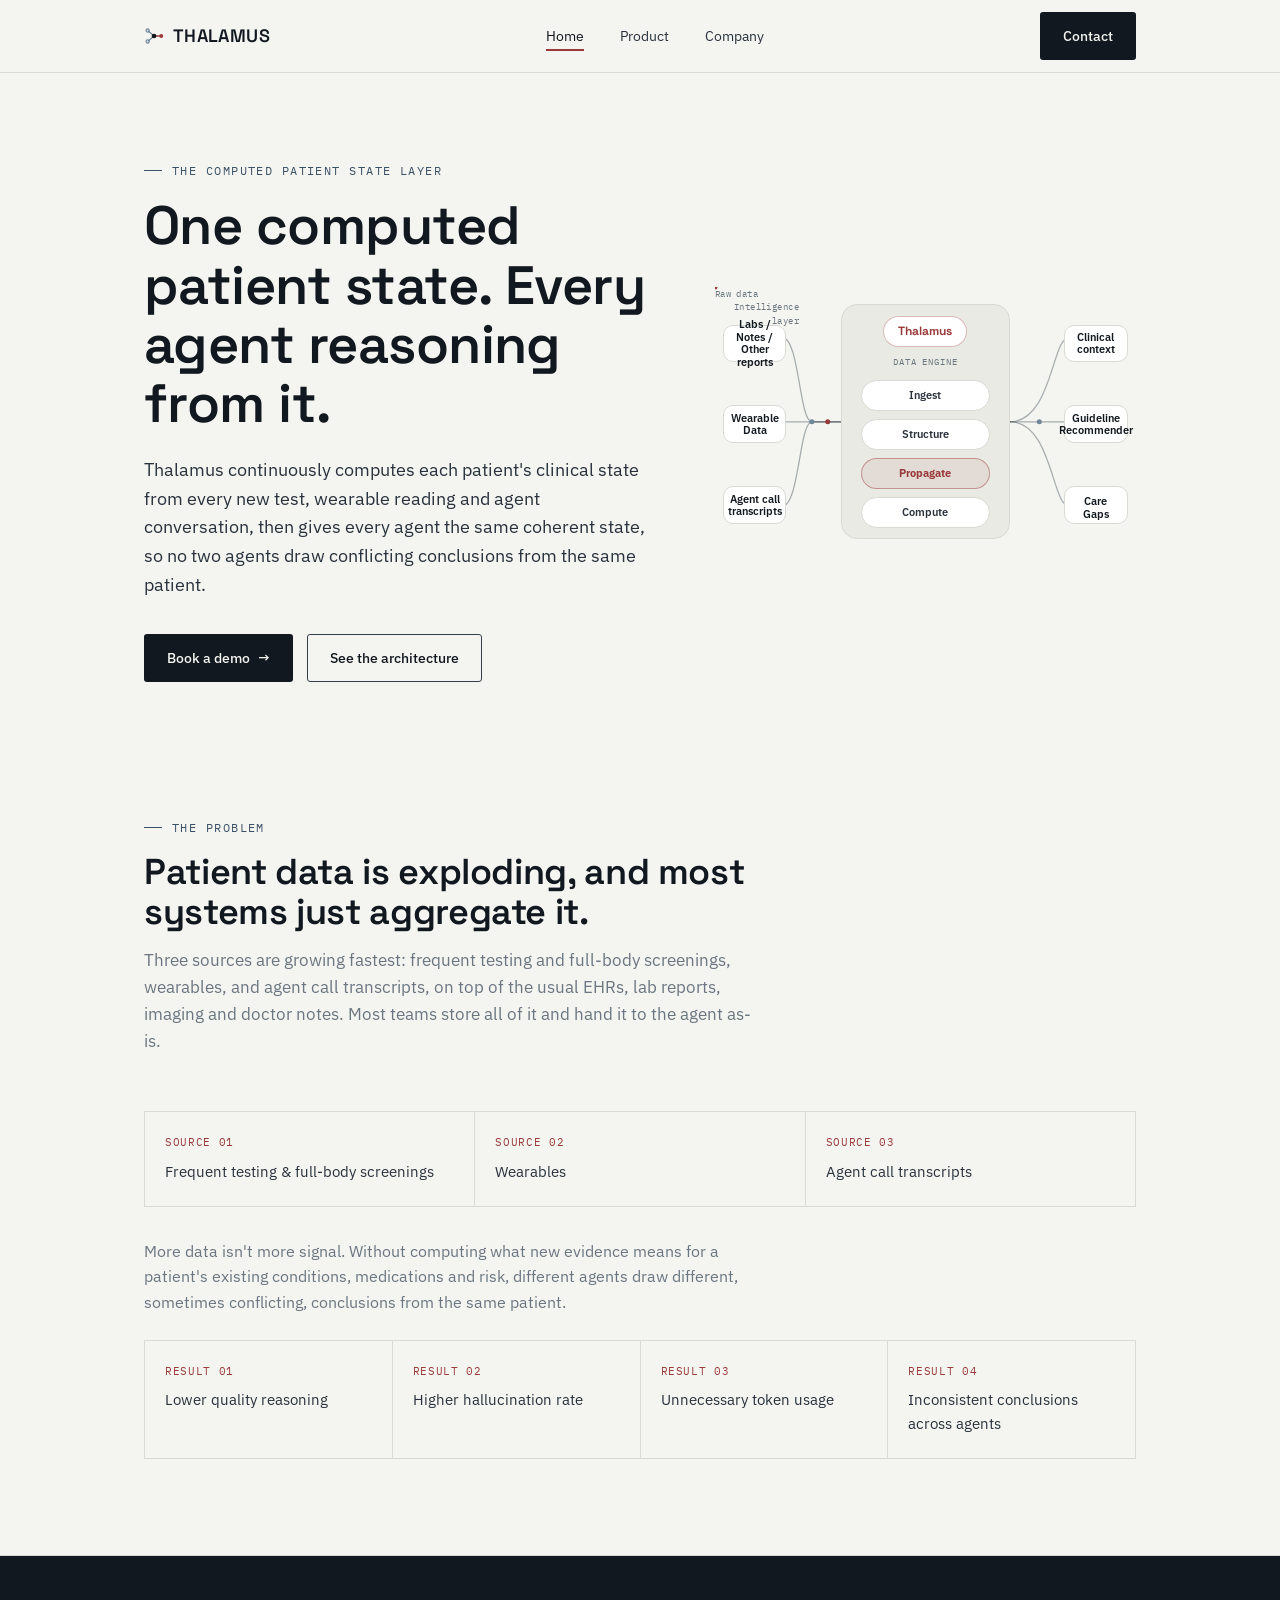
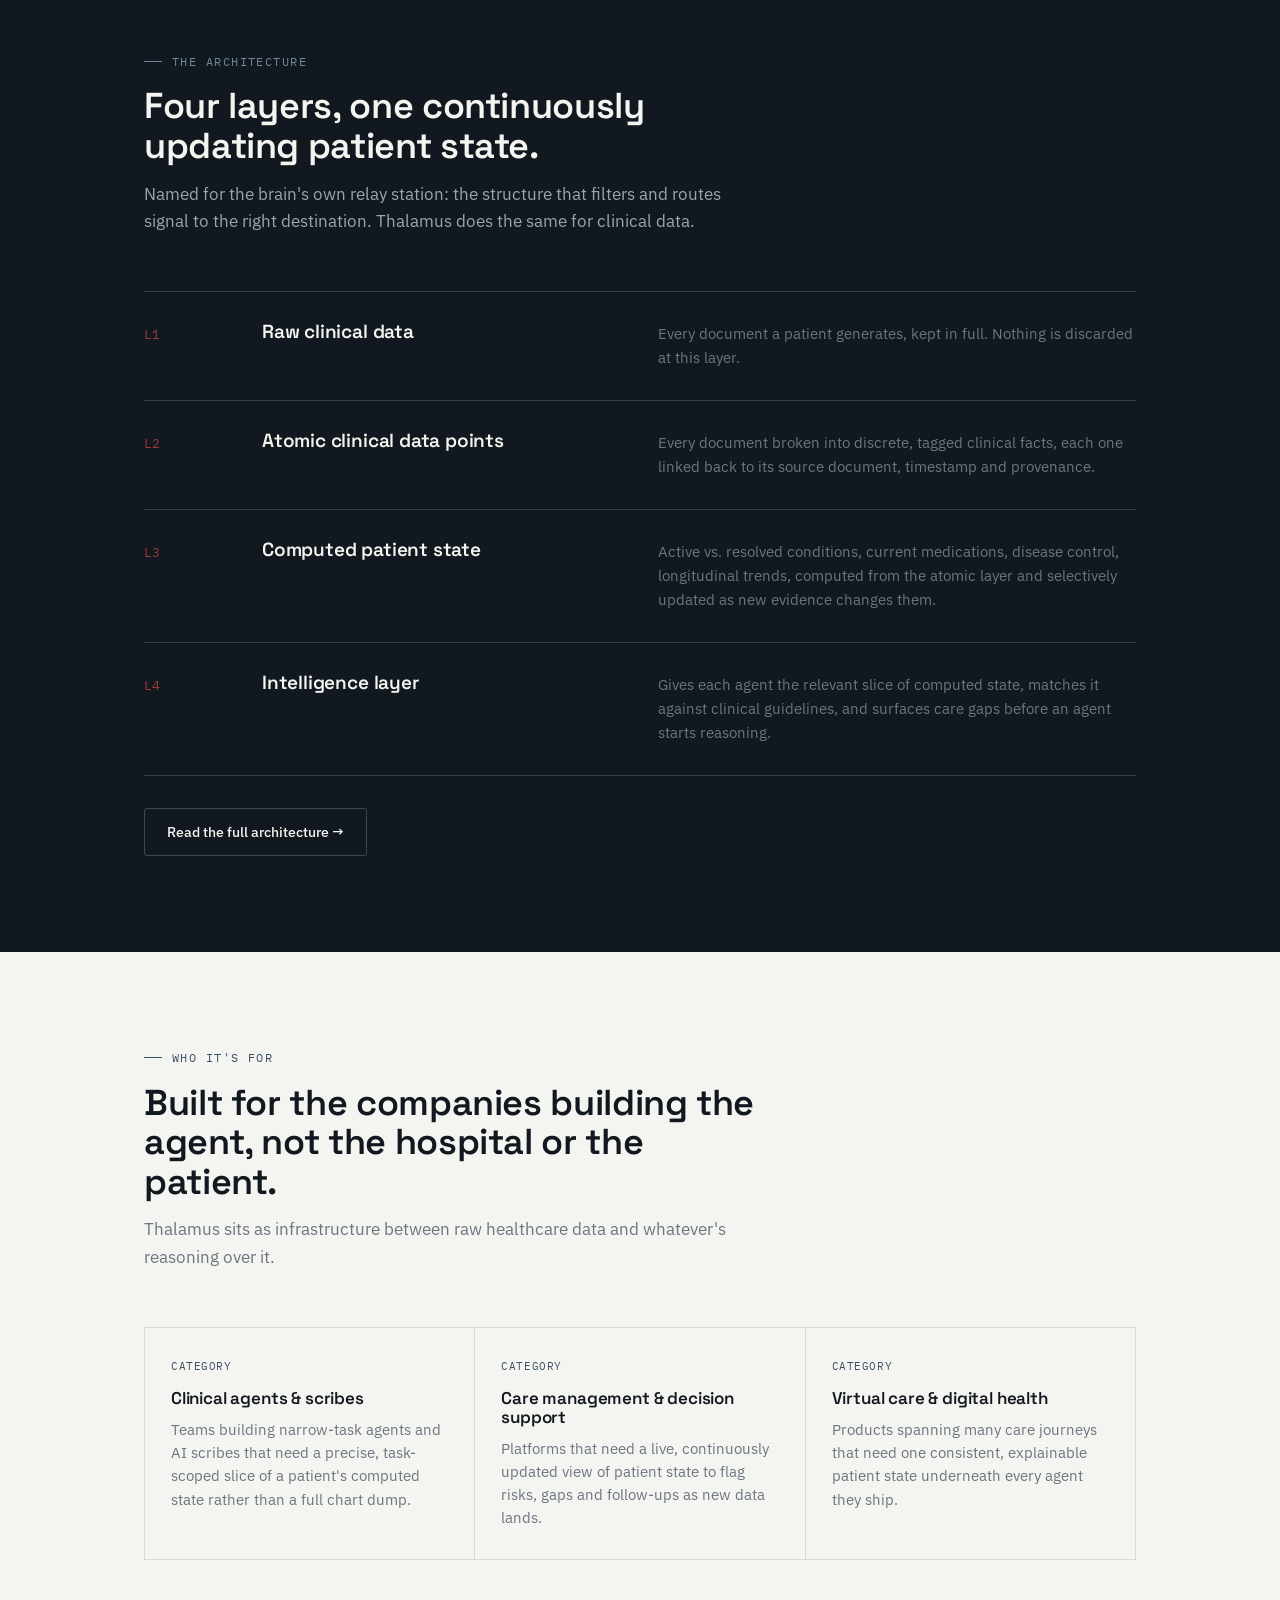
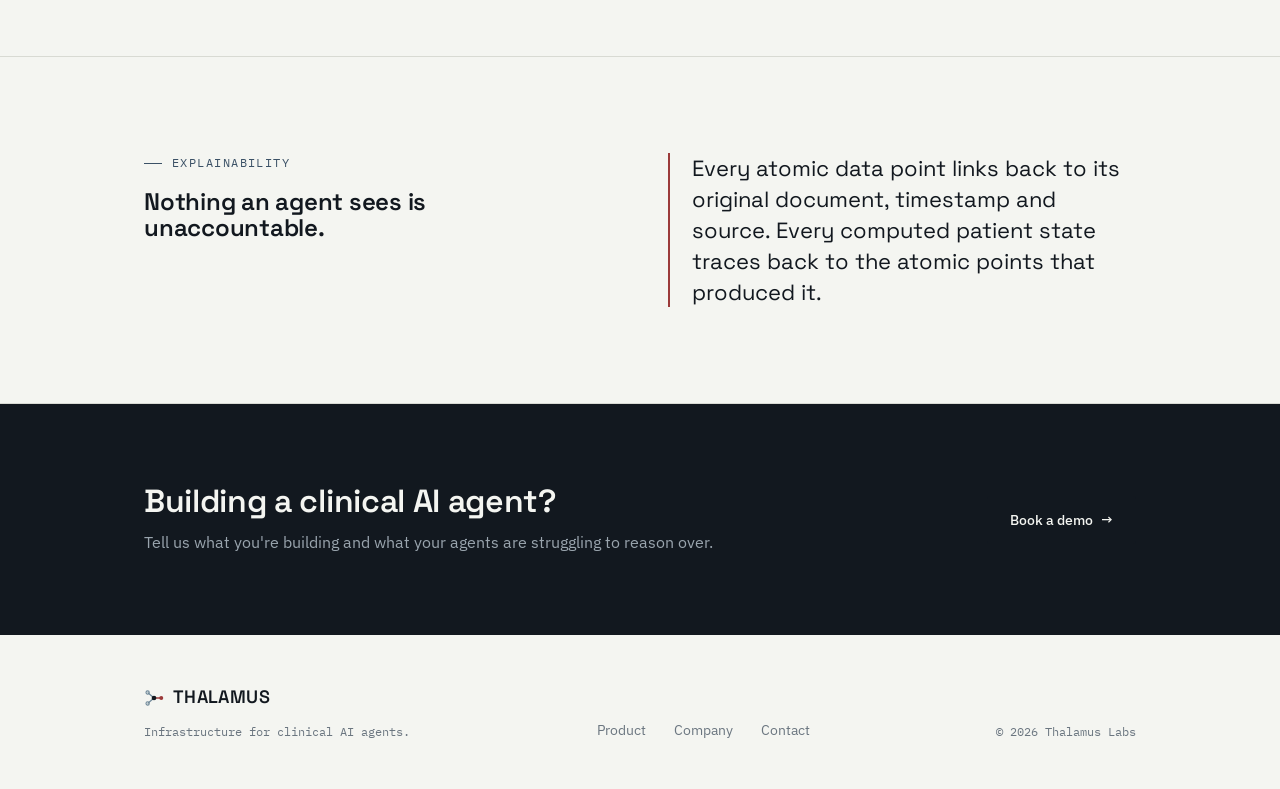
==== index.html @ 961cfa16 "Update index.html" ====
<!doctype html>
<html lang="en">
<head>
<meta charset="UTF-8">
<meta name="viewport" content="width=device-width, initial-scale=1">
<title>Thalamus | The computed patient state layer for clinical AI</title>
<meta name="description" content="Thalamus continuously computes each patient's clinical state from every new test, wearable reading and agent conversation, so every agent reasons from the same coherent state.">
<link rel="preconnect" href="https://fonts.googleapis.com">
<link href="https://fonts.googleapis.com/css2?family=Space+Grotesk:wght@500;600;700&family=IBM+Plex+Sans:wght@400;500;600&family=IBM+Plex+Mono:wght@400;500&display=swap" rel="stylesheet">
<link rel="stylesheet" href="styles.css">
</head>
<body>

<nav class="site-nav">
  <div class="wrap">
    <a href="index.html" class="logo">
      <svg class="mark" viewBox="0 0 22 22"><line class="spoke-muted" x1="11" y1="11" x2="4" y2="5"/><line class="spoke-muted" x1="11" y1="11" x2="4" y2="17"/><line class="spoke-emph" x1="11" y1="11" x2="19" y2="11"/><circle class="node-muted" cx="4" cy="5" r="1.8"/><circle class="node-muted" cx="4" cy="17" r="1.8"/><circle class="node-emph" cx="19" cy="11" r="2.2"/><circle class="hub" cx="11" cy="11" r="2.6"/></svg>
      THALAMUS
    </a>
    <ul class="nav-links">
      <li><a href="index.html" aria-current="page">Home</a></li>
      <li><a href="product.html">Product</a></li>
      <li><a href="company.html">Company</a></li>
    </ul>
    <div class="nav-cta">
      <a href="contact.html" class="btn btn-primary">Contact</a>
      <button class="nav-toggle" aria-label="Toggle menu" aria-expanded="false"><span></span><span></span><span></span></button>
    </div>
  </div>
</nav>

<header class="hero">
  <div class="wrap hero-grid">
    <div>
      <div class="eyebrow">The computed patient state layer</div>
      <h1>One computed patient state. Every agent reasoning from it.</h1>
      <p class="lede">Thalamus continuously computes each patient's clinical state from every new test, wearable reading and agent conversation, then gives every agent the same coherent state, so no two agents draw conflicting conclusions from the same patient.</p>
      <div class="hero-actions">
        <a href="contact.html" class="btn btn-primary">Book a demo <span class="btn-arrow">→</span></a>
        <a href="product.html" class="btn btn-ghost">See the architecture</a>
      </div>
    </div>

    <div class="engine2-scroll">
    <div class="engine2">
      <div class="eng2-caption" style="left:2%;width:20%;top:1%;text-align:left;">Raw data</div>
      <div class="eng2-caption" style="left:78%;width:20%;top:1%;text-align:right;">Intelligence layer</div>

      <svg viewBox="0 0 1000 640" style="position:absolute;inset:0;width:100%;height:100%">
        <path class="eng2-line" d="M160,120 C200,120 200,320 230,320 L700,320 C800,320 800,120 840,120"></path>
        <path class="eng2-line" d="M160,320 L840,320"></path>
        <path class="eng2-line" d="M160,520 C200,520 200,320 230,320 L700,320 C800,320 800,520 840,520"></path>
        <circle class="eng2-dot-static" cx="230" cy="320" r="6"></circle>
        <circle class="eng2-dot-static" cx="770" cy="320" r="6"></circle>

        <circle class="eng2-flow" r="6">
          <animateMotion dur="4s" repeatCount="indefinite" begin="0s" path="M160,120 C200,120 200,320 230,320 L700,320 C800,320 800,120 840,120"></animateMotion>
        </circle>
        <circle class="eng2-flow" r="6">
          <animateMotion dur="4s" repeatCount="indefinite" begin="1.3s" path="M160,320 L840,320"></animateMotion>
        </circle>
        <circle class="eng2-flow" r="6">
          <animateMotion dur="4s" repeatCount="indefinite" begin="2.6s" path="M160,520 C200,520 200,320 230,320 L700,320 C800,320 800,520 840,520"></animateMotion>
        </circle>
      </svg>

      <div class="eng2-card" style="left:2%;top:14%;width:15%;height:14%;">
        <span class="eng2-card-label">Labs / Notes / Other reports</span>
      </div>
      <div class="eng2-card" style="left:2%;top:44%;width:15%;height:14%;">
        <span class="eng2-card-label">Wearable Data</span>
      </div>
      <div class="eng2-card" style="left:2%;top:74%;width:15%;height:14%;">
        <span class="eng2-card-label">Agent call transcripts</span>
      </div>

      <div class="eng2-core" style="left:30%;top:6.25%;width:40%;height:87.5%;">
        <span class="eng2-badge">Thalamus</span>
        <span class="eng2-sub">Data engine</span>
        <span class="eng2-pill">Ingest</span>
        <span class="eng2-pill">Structure</span>
        <span class="eng2-pill-hi">Propagate</span>
        <span class="eng2-pill">Compute</span>
      </div>

      <div class="eng2-card" style="left:83%;top:14%;width:15%;height:14%;">
        <span class="eng2-card-label">Clinical context</span>
      </div>
      <div class="eng2-card" style="left:83%;top:44%;width:15%;height:14%;">
        <span class="eng2-card-label">Guideline Recommender</span>
      </div>
      <div class="eng2-card" style="left:83%;top:74%;width:15%;height:14%;">
        <span class="eng2-live-dot"></span>
        <span class="eng2-card-label">Care Gaps</span>
      </div>
    </div>
    </div>
  </div>
</header>

<section id="problem">
  <div class="wrap">
    <div class="section-head">
      <div class="eyebrow">The problem</div>
      <h2>Patient data is exploding, and most systems just aggregate it.</h2>
      <p>Three sources are growing fastest: frequent testing and full-body screenings, wearables, and agent call transcripts, on top of the usual EHRs, lab reports, imaging and doctor notes. Most teams store all of it and hand it to the agent as-is.</p>
    </div>
    <div class="chip-row" style="grid-template-columns: repeat(3, 1fr);">
      <div class="chip"><div class="k">SOURCE 01</div><div class="v">Frequent testing &amp; full-body screenings</div></div>
      <div class="chip"><div class="k">SOURCE 02</div><div class="v">Wearables</div></div>
      <div class="chip"><div class="k">SOURCE 03</div><div class="v">Agent call transcripts</div></div>
    </div>
    <p style="margin-top:32px; color:var(--mist); max-width:640px;">More data isn't more signal. Without computing what new evidence means for a patient's existing conditions, medications and risk, different agents draw different, sometimes conflicting, conclusions from the same patient.</p>
    <div class="chip-row" style="margin-top:24px;">
      <div class="chip"><div class="k">RESULT 01</div><div class="v">Lower quality reasoning</div></div>
      <div class="chip"><div class="k">RESULT 02</div><div class="v">Higher hallucination rate</div></div>
      <div class="chip"><div class="k">RESULT 03</div><div class="v">Unnecessary token usage</div></div>
      <div class="chip"><div class="k">RESULT 04</div><div class="v">Inconsistent conclusions across agents</div></div>
    </div>
  </div>
</section>

<section id="architecture" class="dark">
  <div class="wrap">
    <div class="section-head">
      <div class="eyebrow">The architecture</div>
      <h2>Four layers, one continuously updating patient state.</h2>
      <p>Named for the brain's own relay station: the structure that filters and routes signal to the right destination. Thalamus does the same for clinical data.</p>
    </div>
    <div class="layer-list" style="border-top-color: var(--line-dark);">
      <div class="layer" style="border-bottom-color: var(--line-dark);">
        <span class="tag">L1</span>
        <h3>Raw clinical data</h3>
        <p class="desc">Every document a patient generates, kept in full. Nothing is discarded at this layer.</p>
      </div>
      <div class="layer" style="border-bottom-color: var(--line-dark);">
        <span class="tag">L2</span>
        <h3>Atomic clinical data points</h3>
        <p class="desc">Every document broken into discrete, tagged clinical facts, each one linked back to its source document, timestamp and provenance.</p>
      </div>
      <div class="layer" style="border-bottom-color: var(--line-dark);">
        <span class="tag">L3</span>
        <h3>Computed patient state</h3>
        <p class="desc">Active vs. resolved conditions, current medications, disease control, longitudinal trends, computed from the atomic layer and selectively updated as new evidence changes them.</p>
      </div>
      <div class="layer" style="border-bottom-color: var(--line-dark);">
        <span class="tag">L4</span>
        <h3>Intelligence layer</h3>
        <p class="desc">Gives each agent the relevant slice of computed state, matches it against clinical guidelines, and surfaces care gaps before an agent starts reasoning.</p>
      </div>
    </div>
    <div style="margin-top: 32px;">
      <a href="product.html" class="btn btn-ghost" style="border-color:#3B4854; color: var(--paper);">Read the full architecture →</a>
    </div>
  </div>
</section>

<section id="who">
  <div class="wrap">
    <div class="section-head">
      <div class="eyebrow">Who it's for</div>
      <h2>Built for the companies building the agent, not the hospital or the patient.</h2>
      <p>Thalamus sits as infrastructure between raw healthcare data and whatever's reasoning over it.</p>
    </div>
    <div class="card-grid">
      <div class="card">
        <span class="tag">CATEGORY</span>
        <h3>Clinical agents & scribes</h3>
        <p>Teams building narrow-task agents and AI scribes that need a precise, task-scoped slice of a patient's computed state rather than a full chart dump.</p>
      </div>
      <div class="card">
        <span class="tag">CATEGORY</span>
        <h3>Care management & decision support</h3>
        <p>Platforms that need a live, continuously updated view of patient state to flag risks, gaps and follow-ups as new data lands.</p>
      </div>
      <div class="card">
        <span class="tag">CATEGORY</span>
        <h3>Virtual care & digital health</h3>
        <p>Products spanning many care journeys that need one consistent, explainable patient state underneath every agent they ship.</p>
      </div>
    </div>
  </div>
</section>

<section id="explainability">
  <div class="wrap two-col">
    <div>
      <div class="eyebrow">Explainability</div>
      <h2>Nothing an agent sees is unaccountable.</h2>
    </div>
    <div>
      <p class="quote-block">Every atomic data point links back to its original document, timestamp and source. Every computed patient state traces back to the atomic points that produced it.</p>
    </div>
  </div>
</section>

<section class="cta-band">
  <div class="wrap">
    <div>
      <h2>Building a clinical AI agent?</h2>
      <p>Tell us what you're building and what your agents are struggling to reason over.</p>
    </div>
    <a href="contact.html" class="btn btn-primary">Book a demo <span class="btn-arrow">→</span></a>
  </div>
</section>

<footer>
  <div class="wrap footer-grid">
    <div>
      <a href="index.html" class="logo">
        <svg class="mark" viewBox="0 0 22 22"><line class="spoke-muted" x1="11" y1="11" x2="4" y2="5"/><line class="spoke-muted" x1="11" y1="11" x2="4" y2="17"/><line class="spoke-emph" x1="11" y1="11" x2="19" y2="11"/><circle class="node-muted" cx="4" cy="5" r="1.8"/><circle class="node-muted" cx="4" cy="17" r="1.8"/><circle class="node-emph" cx="19" cy="11" r="2.2"/><circle class="hub" cx="11" cy="11" r="2.6"/></svg>
        THALAMUS
      </a>
      <p class="footer-meta" style="margin-top:10px;">Infrastructure for clinical AI agents.</p>
    </div>
    <ul class="footer-links">
      <li><a href="product.html">Product</a></li>
      <li><a href="company.html">Company</a></li>
      <li><a href="contact.html">Contact</a></li>
    </ul>
    <div class="footer-meta">© 2026 Thalamus Labs</div>
  </div>
</footer>

<script src="script.js"></script>
</body>
</html>
---- styles.css ----
/* ==========================================================================
   THALAMUS: design tokens
   Palette: cool clinical paper, ink navy, steel-slate structure, sparse
   deep-signal red for flags. No warm cream, no terracotta, no near-black
   acid-accent defaults.
   Type: Space Grotesk (display, technical, geometric, a little unusual),
         IBM Plex Sans (body, built for technical/engineering communication),
         IBM Plex Mono (utility: layer labels, tags, provenance, data)
   ========================================================================== */

:root{
  --ink:        #12181F;
  --ink-soft:   #29323C;
  --paper:      #F4F5F1;
  --paper-dim:  #E9EAE4;
  --steel:      #3B5166;
  --steel-light:#6E8899;
  --signal:     #9B3A3A;
  --mist:       #6B7680;
  --line:       #D8DAD3;
  --line-dark:  #33404C;

  --font-display: 'Space Grotesk', 'Arial Narrow', sans-serif;
  --font-body:    'IBM Plex Sans', -apple-system, sans-serif;
  --font-mono:    'IBM Plex Mono', 'Courier New', monospace;

  --max: 1120px;
  --pad: clamp(20px, 5vw, 64px);
}

*{ box-sizing: border-box; }
html{ scroll-behavior: smooth; }

body{
  margin: 0;
  background: var(--paper);
  color: var(--ink);
  font-family: var(--font-body);
  font-size: 16px;
  line-height: 1.6;
  -webkit-font-smoothing: antialiased;
}

img, svg{ max-width: 100%; display: block; }

a{ color: inherit; }

:focus-visible{
  outline: 2px solid var(--signal);
  outline-offset: 3px;
}

h1, h2, h3, h4{
  font-family: var(--font-display);
  font-weight: 600;
  line-height: 1.1;
  margin: 0;
  letter-spacing: -0.01em;
}

p{ margin: 0; }

.wrap{
  max-width: var(--max);
  margin: 0 auto;
  padding-left: var(--pad);
  padding-right: var(--pad);
}

.eyebrow{
  font-family: var(--font-mono);
  font-size: 12px;
  letter-spacing: 0.12em;
  text-transform: uppercase;
  color: var(--steel);
  display: flex;
  align-items: center;
  gap: 10px;
  margin-bottom: 16px;
}
.eyebrow::before{
  content: "";
  width: 18px;
  height: 1px;
  background: var(--steel);
  display: inline-block;
}

/* ---------------------------------- nav --------------------------------- */

.site-nav{
  position: sticky;
  top: 0;
  z-index: 50;
  background: rgba(244,245,241,0.92);
  backdrop-filter: blur(6px);
  border-bottom: 1px solid var(--line);
}
.site-nav .wrap{
  display: flex;
  align-items: center;
  justify-content: space-between;
  height: 72px;
}
.logo{
  font-family: var(--font-display);
  font-weight: 600;
  font-size: 18px;
  letter-spacing: 0.02em;
  text-decoration: none;
  color: var(--ink);
  display: flex;
  align-items: center;
  gap: 9px;
}
.logo .mark{
  width: 20px; height: 20px;
  flex: none;
}
.logo .mark .spoke-muted{ stroke: var(--steel-light); stroke-width: 1.3; }
.logo .mark .spoke-emph{ stroke: var(--signal); stroke-width: 1.6; }
.logo .mark .node-muted{ fill: none; stroke: var(--steel-light); stroke-width: 1.2; }
.logo .mark .node-emph{ fill: var(--signal); }
.logo .mark .hub{ fill: var(--ink); }

.nav-links{
  display: flex;
  align-items: center;
  gap: 36px;
  list-style: none;
  margin: 0; padding: 0;
}
.nav-links a{
  text-decoration: none;
  font-size: 14px;
  color: var(--ink-soft);
  position: relative;
  padding: 4px 0;
}
.nav-links a:hover{ color: var(--ink); }
.nav-links a[aria-current="page"]{ color: var(--ink); }
.nav-links a[aria-current="page"]::after{
  content: "";
  position: absolute;
  left: 0; right: 0; bottom: -2px;
  height: 2px;
  background: var(--signal);
}
.nav-cta{ display: flex; align-items: center; gap: 24px; }
.nav-toggle{ display: none; }

/* --------------------------------- buttons -------------------------------- */

.btn{
  display: inline-flex;
  align-items: center;
  gap: 8px;
  font-family: var(--font-body);
  font-size: 14px;
  font-weight: 500;
  text-decoration: none;
  padding: 12px 22px;
  border-radius: 3px;
  border: 1px solid transparent;
  cursor: pointer;
  transition: background 0.15s ease, color 0.15s ease, border-color 0.15s ease;
}
.btn-primary{
  background: var(--ink);
  color: var(--paper);
}
.btn-primary:hover{ background: var(--steel); }
.btn-ghost{
  background: transparent;
  border-color: var(--line-dark);
  color: var(--ink);
}
.btn-ghost:hover{ border-color: var(--ink); }
.btn-arrow{ transition: transform 0.15s ease; }
.btn:hover .btn-arrow{ transform: translateX(3px); }

/* ---------------------------------- layout -------------------------------- */

section{ padding: 96px 0; border-bottom: 1px solid var(--line); }
section:last-of-type{ border-bottom: none; }
.section-head{
  max-width: 620px;
  margin-bottom: 56px;
}
.section-head h2{ font-size: clamp(26px, 3.2vw, 36px); }
.section-head p{ margin-top: 14px; color: var(--mist); font-size: 17px; }

.dark{ background: var(--ink); color: var(--paper); border-bottom: none; }
.dark .eyebrow{ color: var(--steel-light); }
.dark .eyebrow::before{ background: var(--steel-light); }
.dark .section-head p{ color: #9AA5AE; }

/* ------------------------------- hero ------------------------------- */

.hero{
  padding: 88px 0 40px;
  border-bottom: none;
}
.hero-grid{
  display: grid;
  grid-template-columns: 1.1fr 0.9fr;
  gap: 56px;
  align-items: center;
}
.hero h1{
  font-size: clamp(34px, 4.6vw, 54px);
  max-width: 15ch;
}
.hero .lede{
  margin-top: 22px;
  font-size: 18px;
  color: var(--ink-soft);
  max-width: 46ch;
}
.hero-actions{
  margin-top: 34px;
  display: flex;
  gap: 14px;
  flex-wrap: wrap;
}
.hero-figure{
  border: 1px solid var(--line);
  background: #FFFFFF;
  border-radius: 4px;
  padding: 20px 20px 16px;
}
.hero-figure-caption{
  font-family: var(--font-mono);
  font-size: 11px;
  color: var(--mist);
  display: flex;
  justify-content: space-between;
  margin-top: 10px;
  letter-spacing: 0.03em;
}

/* --------------------------- signal trace svg --------------------------- */

.trace-row{ display: flex; align-items: center; gap: 14px; }
.trace-row + .trace-row{ margin-top: 6px; }
.trace-label{
  font-family: var(--font-mono);
  font-size: 11px;
  color: var(--steel);
  width: 26px;
  flex: none;
}
.trace-row svg{ flex: 1; }
.trace-row path{
  fill: none;
  stroke: var(--steel-light);
  stroke-width: 1.5;
  stroke-linecap: round;
  stroke-dasharray: 620;
  stroke-dashoffset: 620;
  animation: draw 1.6s ease forwards;
}
.trace-row:nth-child(1) path{ animation-delay: 0.05s; stroke: #B7C1C8; }
.trace-row:nth-child(2) path{ animation-delay: 0.35s; stroke: var(--steel-light); }
.trace-row:nth-child(3) path{ animation-delay: 0.65s; stroke: var(--steel); }
.trace-row:nth-child(4) path{ animation-delay: 0.95s; stroke: var(--signal); stroke-width: 2; }
@keyframes draw{ to{ stroke-dashoffset: 0; } }
@media (prefers-reduced-motion: reduce){
  .trace-row path{ animation: none; stroke-dashoffset: 0; }
}

/* ------------------------------ bipartite diagram (product page) ------------------------------ */

.bp-diagram{
  border: 1px solid var(--line);
  background: #FFFFFF;
  border-radius: 4px;
  padding: 28px 24px 20px;
}
.bp-muted{ stroke: var(--steel-light); stroke-width: 1; opacity: 0.5; }
.bp-emph{ stroke: var(--signal); stroke-width: 2; }
.bp-node{ fill: #FFFFFF; stroke: var(--line-dark); stroke-width: 1.4; }
.bp-node-hi{ fill: var(--signal); stroke: var(--signal); }
.bp-hpp{ fill: #FFFFFF; stroke: var(--line-dark); stroke-width: 1.4; }
.bp-hpp-hi{ fill: url(#bp-hatch); stroke: var(--signal); stroke-width: 2; }
.bp-label{
  font-family: var(--font-mono);
  font-size: 11px;
  fill: var(--steel);
  letter-spacing: 0.04em;
}

/* ------------------------------ home hero engine diagram ------------------------------ */

.engine2{
  position: relative;
  width: 100%;
  max-width: 480px;
  aspect-ratio: 1000/640;
}
.eng2-line{ fill: none; stroke: var(--line-dark); stroke-width: 3; opacity: 0.4; }
.eng2-dot-static{ fill: var(--steel-light); }
.eng2-flow{ fill: var(--signal); }

.eng2-card{
  position: absolute;
  border: 1px solid var(--line);
  border-radius: 10px;
  background: #FFFFFF;
  display: flex;
  flex-direction: column;
  align-items: center;
  justify-content: center;
  gap: 5px;
  padding: 5px;
  text-align: center;
}
.eng2-card-dot{
  width: 6px; height: 6px;
  border-radius: 999px;
  background: var(--steel-light);
}
.eng2-card-label{
  font-family: var(--font-body);
  font-size: 10.5px;
  font-weight: 600;
  color: var(--ink);
  line-height: 1.2;
}

.eng2-core{
  position: absolute;
  border: 1px solid var(--line);
  border-radius: 16px;
  background: var(--paper-dim);
  display: flex;
  flex-direction: column;
  align-items: center;
  justify-content: center;
  gap: 8px;
  padding: 10px;
}
.eng2-badge{
  font-family: var(--font-display);
  font-size: 12px;
  font-weight: 700;
  color: var(--signal);
  background: #FFFFFF;
  border: 1px solid rgba(155,58,58,0.35);
  border-radius: 999px;
  padding: 5px 14px;
}
.eng2-sub{
  font-family: var(--font-mono);
  font-size: 8.5px;
  letter-spacing: 0.1em;
  text-transform: uppercase;
  color: var(--mist);
  margin-bottom: 4px;
}
.eng2-pill{
  width: 88%;
  text-align: center;
  font-family: var(--font-body);
  font-size: 10.5px;
  font-weight: 600;
  color: var(--ink-soft);
  border: 1px solid var(--line);
  border-radius: 999px;
  padding: 6px 8px;
  background: #FFFFFF;
}
.eng2-pill-hi{
  width: 88%;
  text-align: center;
  font-family: var(--font-body);
  font-size: 10.5px;
  font-weight: 700;
  color: var(--signal);
  border: 1px solid rgba(155,58,58,0.45);
  border-radius: 999px;
  padding: 6px 8px;
  background: rgba(155,58,58,0.08);
}
.eng2-caption{
  font-family: var(--font-mono);
  font-size: 8.5px;
  letter-spacing: 0.05em;
  color: var(--mist);
  text-align: center;
}
.eng2-live-dot{
  width: 6px; height: 6px;
  border-radius: 999px;
  background: var(--signal);
  animation: eng2-pulse 2s ease-in-out infinite;
}
@keyframes eng2-pulse{
  0%, 100%{ opacity: 1; transform: scale(1); }
  50%{ opacity: 0.4; transform: scale(1.3); }
}

@media (prefers-reduced-motion: reduce){
  .eng2-flow{ display: none; }
  .eng2-live-dot{ animation: none; opacity: 1; transform: none; }
}

/* ------------------------------ chip / stat row ------------------------------ */

.chip-row{
  display: grid;
  grid-template-columns: repeat(4, 1fr);
  gap: 1px;
  background: var(--line);
  border: 1px solid var(--line);
  margin-top: 40px;
}
.chip{
  background: var(--paper);
  padding: 22px 20px;
}
.chip .k{
  font-family: var(--font-mono);
  font-size: 11px;
  color: var(--signal);
  letter-spacing: 0.06em;
}
.chip .v{
  margin-top: 8px;
  font-size: 15px;
  color: var(--ink-soft);
}

/* ------------------------------- layer cards ------------------------------- */

.layer-list{ display: flex; flex-direction: column; border-top: 1px solid var(--line); }
.layer{
  display: grid;
  grid-template-columns: 90px 1fr 1.3fr;
  gap: 28px;
  padding: 30px 0;
  border-bottom: 1px solid var(--line);
  align-items: start;
}
.layer .tag{
  font-family: var(--font-mono);
  font-size: 13px;
  color: var(--signal);
  padding-top: 3px;
}
.layer h3{ font-size: 19px; }
.layer .desc{ color: var(--mist); font-size: 15px; }
.layer .examples{
  font-family: var(--font-mono);
  font-size: 12.5px;
  color: var(--steel);
  line-height: 1.9;
}

/* --------------------------------- cards grid --------------------------------- */

.card-grid{
  display: grid;
  grid-template-columns: repeat(3, 1fr);
  gap: 1px;
  background: var(--line);
  border: 1px solid var(--line);
}
.card{
  background: var(--paper);
  padding: 30px 26px;
}
.card h3{ font-size: 17px; margin-bottom: 10px; }
.card p{ color: var(--mist); font-size: 14.5px; }
.card .tag{
  font-family: var(--font-mono);
  font-size: 11px;
  color: var(--steel);
  letter-spacing: 0.05em;
  margin-bottom: 14px;
  display: block;
}

/* ---------------------------------- cta band ---------------------------------- */

.cta-band{
  background: var(--ink);
  color: var(--paper);
  border-bottom: none;
  padding: 80px 0;
}
.cta-band .wrap{
  display: flex;
  align-items: center;
  justify-content: space-between;
  gap: 40px;
  flex-wrap: wrap;
}
.cta-band h2{ font-size: clamp(24px, 3vw, 32px); max-width: 22ch; }
.cta-band p{ color: #9AA5AE; margin-top: 10px; }

/* ---------------------------------- footer ---------------------------------- */

footer{
  padding: 48px 0;
}
.footer-grid{
  display: flex;
  justify-content: space-between;
  align-items: flex-end;
  gap: 24px;
  flex-wrap: wrap;
}
.footer-links{
  display: flex;
  gap: 28px;
  list-style: none;
  padding: 0; margin: 0;
  font-size: 13.5px;
}
.footer-links a{ text-decoration: none; color: var(--mist); }
.footer-links a:hover{ color: var(--ink); }
.footer-meta{ font-family: var(--font-mono); font-size: 12px; color: var(--mist); }

/* ------------------------------- page hero (sub pages) ------------------------------- */

.page-hero{ padding: 72px 0 64px; }
.page-hero h1{ font-size: clamp(30px, 4vw, 44px); max-width: 20ch; }
.page-hero .lede{ margin-top: 18px; font-size: 17px; color: var(--ink-soft); max-width: 56ch; }

/* --------------------------------- pipeline (product page) --------------------------------- */

.pipeline{
  display: flex;
  align-items: center;
  gap: 0;
  flex-wrap: wrap;
  font-family: var(--font-mono);
  font-size: 13px;
  color: var(--steel);
  margin: 8px 0 48px;
}
.pipeline .node{
  border: 1px solid var(--line-dark);
  padding: 8px 14px;
  border-radius: 3px;
  color: var(--ink);
  background: var(--paper);
}
.pipeline .arrow{ padding: 0 12px; color: var(--mist); }

/* --------------------------------- two-col --------------------------------- */

.two-col{
  display: grid;
  grid-template-columns: 1fr 1fr;
  gap: 56px;
  align-items: start;
}

.quote-block{
  border-left: 2px solid var(--signal);
  padding-left: 22px;
  font-family: var(--font-display);
  font-size: 22px;
  line-height: 1.4;
  color: var(--ink);
  max-width: 60ch;
}

.list-plain{ list-style: none; margin: 0; padding: 0; }
.list-plain li{
  padding: 14px 0;
  border-bottom: 1px solid var(--line);
  display: flex;
  gap: 14px;
  font-size: 15px;
  color: var(--ink-soft);
}
.list-plain li::before{
  content: "•";
  color: var(--signal);
  font-family: var(--font-mono);
  flex: none;
}

/* ------------------------------- contact form ------------------------------- */

.form-grid{
  display: grid;
  grid-template-columns: 1fr 1fr;
  gap: 18px;
}
.form-grid .full{ grid-column: 1 / -1; }
label{
  display: block;
  font-family: var(--font-mono);
  font-size: 11px;
  letter-spacing: 0.05em;
  text-transform: uppercase;
  color: var(--steel);
  margin-bottom: 8px;
}
input, textarea, select{
  width: 100%;
  font-family: var(--font-body);
  font-size: 15px;
  padding: 12px 14px;
  border: 1px solid var(--line-dark);
  border-radius: 3px;
  background: #fff;
  color: var(--ink);
}
input:focus, textarea:focus, select:focus{
  outline: 2px solid var(--signal);
  outline-offset: 1px;
  border-color: var(--signal);
}
textarea{ resize: vertical; min-height: 120px; }
.form-note{ font-size: 13px; color: var(--mist); margin-top: 18px; }

/* --------------------------------- responsive --------------------------------- */

@media (max-width: 900px){
  .engine2-scroll{ overflow-x: auto; padding-bottom: 4px; }
  .engine2{ min-width: 560px; max-width: 560px; }
  .hero-grid{ grid-template-columns: 1fr; }
  .two-col{ grid-template-columns: 1fr; gap: 36px; }
  .card-grid{ grid-template-columns: 1fr; }
  .chip-row{ grid-template-columns: 1fr 1fr; }
  .layer{ grid-template-columns: 1fr; gap: 10px; }
  .layer .tag{ padding-top: 0; }
  .form-grid{ grid-template-columns: 1fr; }
}

@media (max-width: 720px){
  .nav-links{
    position: fixed;
    inset: 72px 0 0 0;
    background: var(--paper);
    flex-direction: column;
    align-items: flex-start;
    padding: 28px var(--pad);
    gap: 22px;
    transform: translateY(-8px);
    opacity: 0;
    pointer-events: none;
    transition: opacity 0.15s ease, transform 0.15s ease;
    border-bottom: 1px solid var(--line);
  }
  .nav-links.open{ opacity: 1; transform: translateY(0); pointer-events: auto; }
  .nav-links a{ font-size: 16px; }
  .nav-cta{ gap: 14px; }
  .nav-toggle{
    display: block;
    background: none;
    border: none;
    cursor: pointer;
    padding: 8px;
  }
  .nav-toggle span{
    display: block;
    width: 20px; height: 1.5px;
    background: var(--ink);
    margin: 4px 0;
  }
  .cta-band .wrap{ flex-direction: column; align-items: flex-start; }
  .footer-grid{ flex-direction: column; align-items: flex-start; }
}
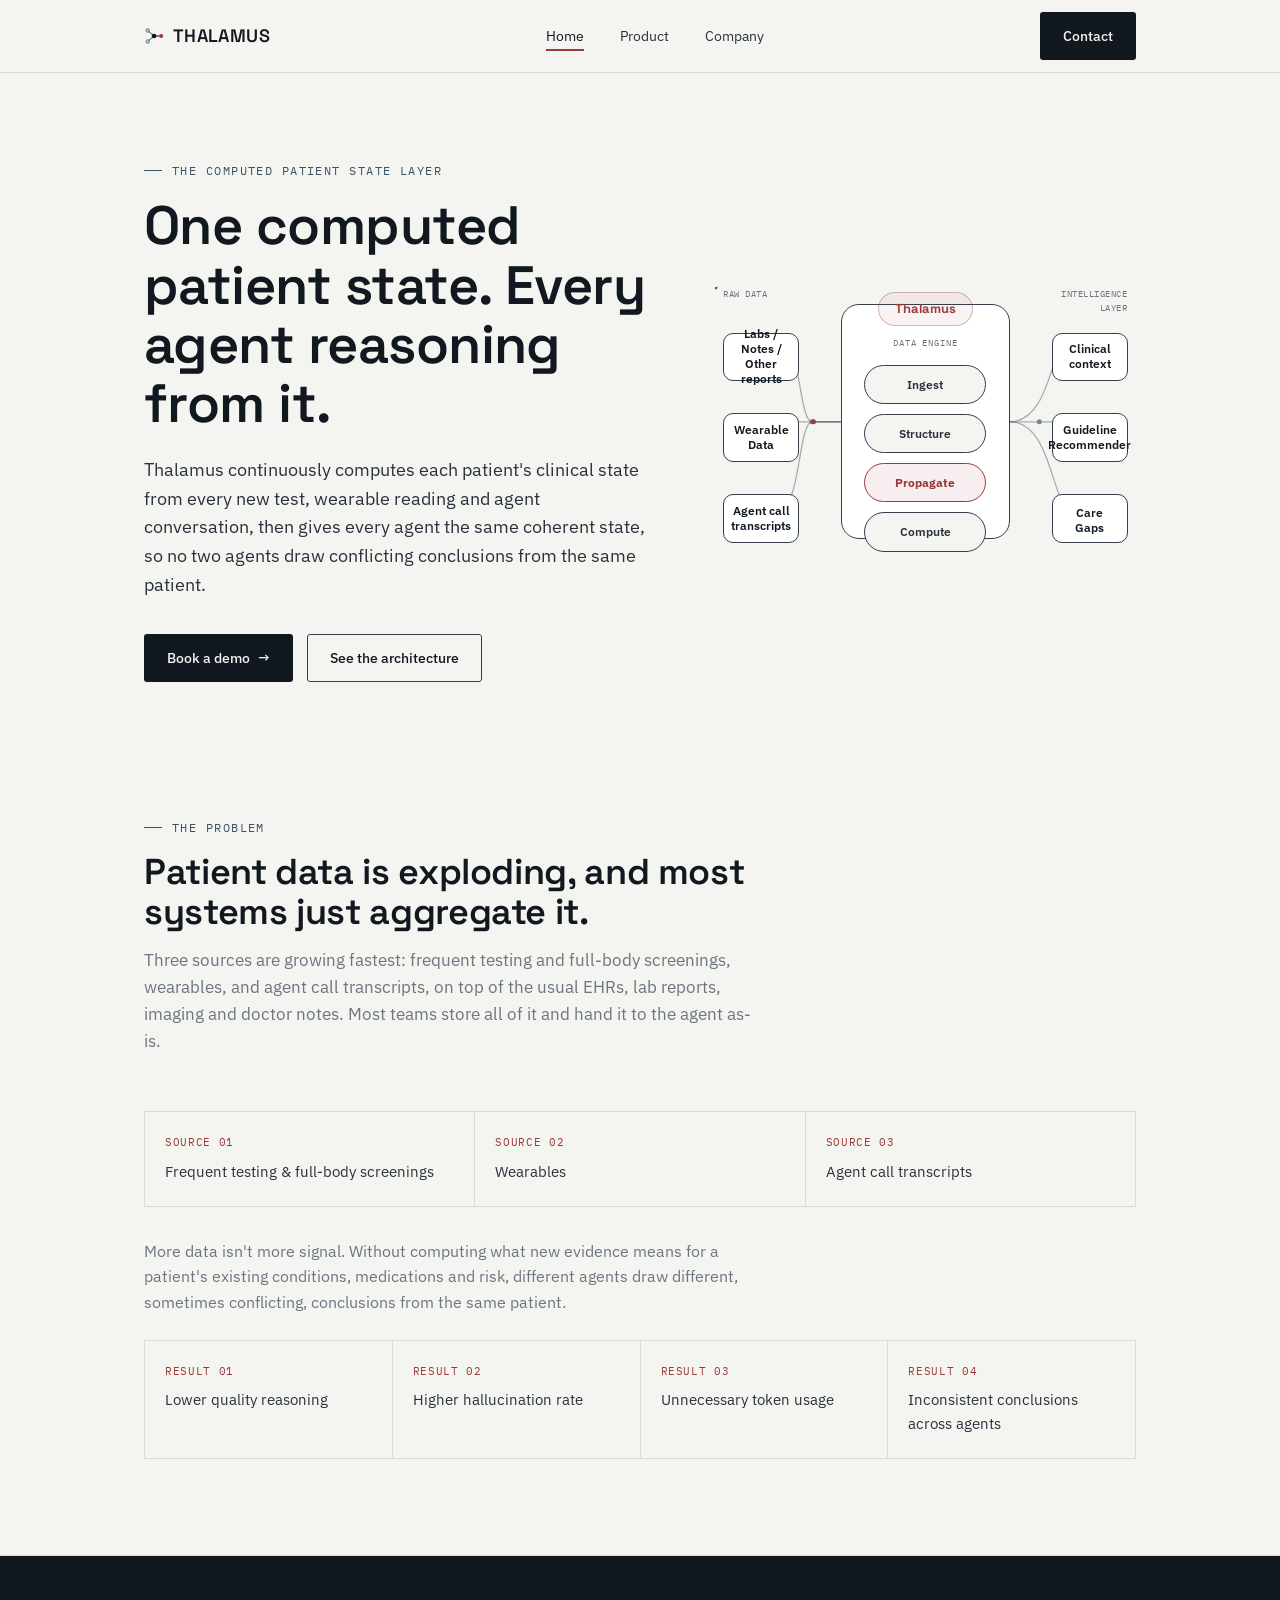
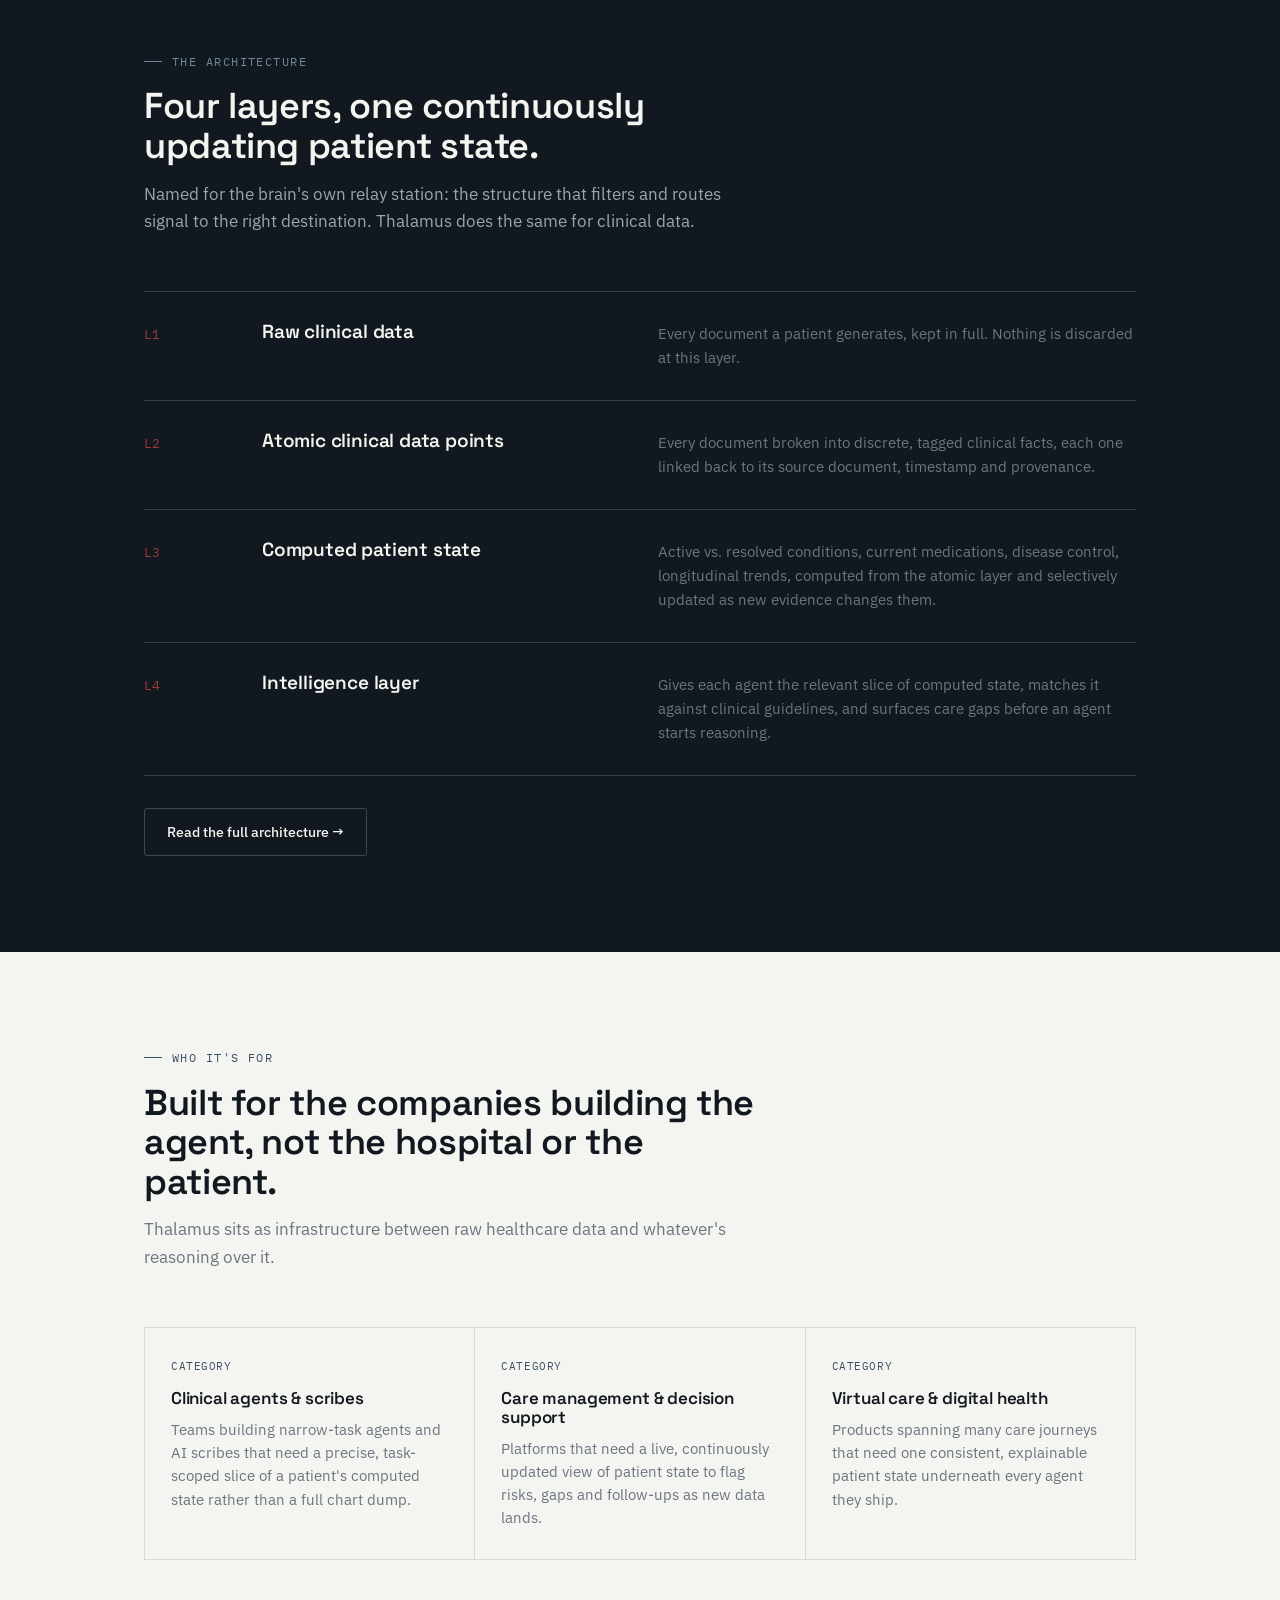
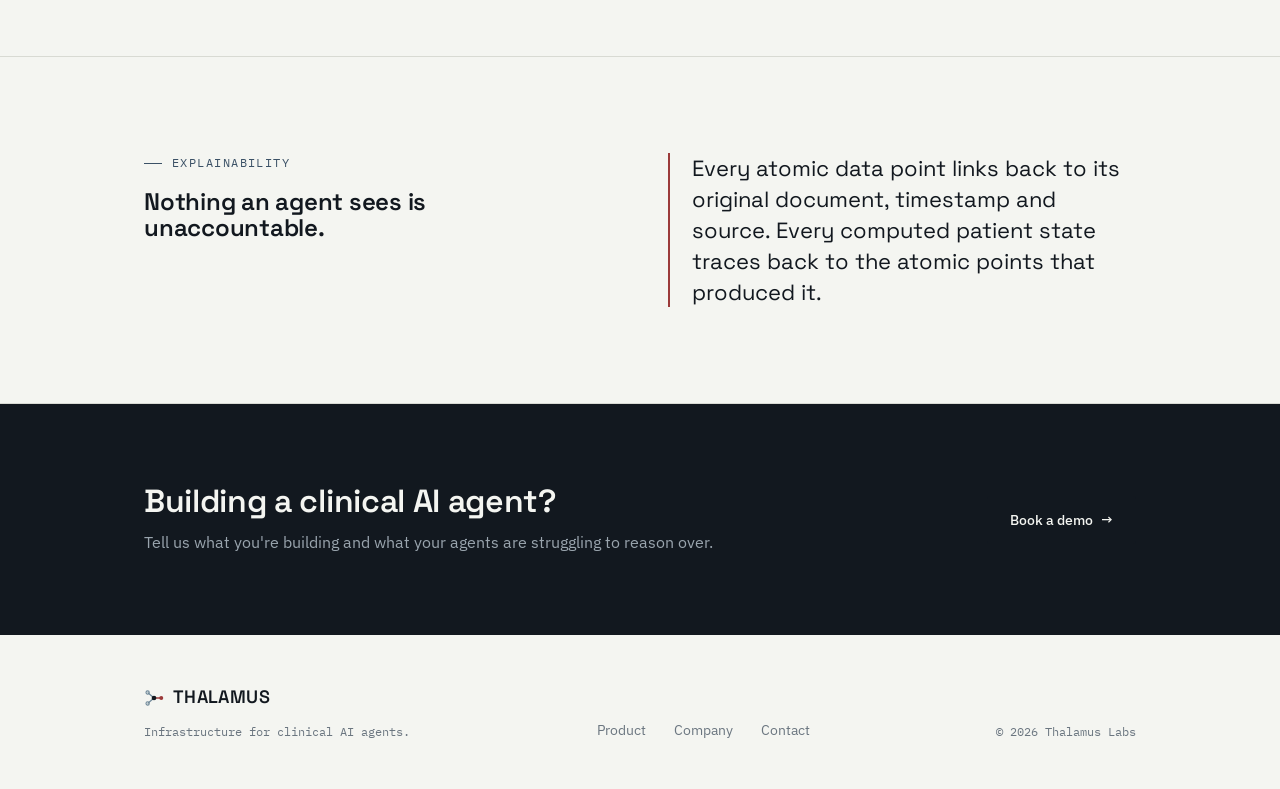
==== commit adc8618c: "Update index.html" ====
--- a/index.html
+++ b/index.html
@@ -43,8 +43,8 @@
 
     <div class="engine2-scroll">
     <div class="engine2">
-      <div class="eng2-caption" style="left:2%;width:20%;top:1%;text-align:left;">Raw data</div>
-      <div class="eng2-caption" style="left:78%;width:20%;top:1%;text-align:right;">Intelligence layer</div>
+      <div class="eng2-caption" style="left:2%;width:20%;top:0%;text-align:left;">Raw data</div>
+      <div class="eng2-caption" style="left:80%;width:18%;top:0%;text-align:right;">Intelligence layer</div>
 
       <svg viewBox="0 0 1000 640" style="position:absolute;inset:0;width:100%;height:100%">
         <path class="eng2-line" d="M160,120 C200,120 200,320 230,320 L700,320 C800,320 800,120 840,120"></path>
@@ -64,13 +64,13 @@
         </circle>
       </svg>
 
-      <div class="eng2-card" style="left:2%;top:14%;width:15%;height:14%;">
+      <div class="eng2-card" style="left:2%;top:17%;width:18%;height:18%;">
         <span class="eng2-card-label">Labs / Notes / Other reports</span>
       </div>
-      <div class="eng2-card" style="left:2%;top:44%;width:15%;height:14%;">
+      <div class="eng2-card" style="left:2%;top:47%;width:18%;height:18%;">
         <span class="eng2-card-label">Wearable Data</span>
       </div>
-      <div class="eng2-card" style="left:2%;top:74%;width:15%;height:14%;">
+      <div class="eng2-card" style="left:2%;top:77%;width:18%;height:18%;">
         <span class="eng2-card-label">Agent call transcripts</span>
       </div>
 
@@ -83,13 +83,13 @@
         <span class="eng2-pill">Compute</span>
       </div>
 
-      <div class="eng2-card" style="left:83%;top:14%;width:15%;height:14%;">
+      <div class="eng2-card" style="left:80%;top:17%;width:18%;height:18%;">
         <span class="eng2-card-label">Clinical context</span>
       </div>
-      <div class="eng2-card" style="left:83%;top:44%;width:15%;height:14%;">
+      <div class="eng2-card" style="left:80%;top:47%;width:18%;height:18%;">
         <span class="eng2-card-label">Guideline Recommender</span>
       </div>
-      <div class="eng2-card" style="left:83%;top:74%;width:15%;height:14%;">
+      <div class="eng2-card" style="left:80%;top:77%;width:18%;height:18%;">
         <span class="eng2-live-dot"></span>
         <span class="eng2-card-label">Care Gaps</span>
       </div>
--- a/styles.css
+++ b/styles.css
@@ -295,7 +295,7 @@
 .engine2{
   position: relative;
   width: 100%;
-  max-width: 480px;
+  max-width: 540px;
   aspect-ratio: 1000/640;
 }
 .eng2-line{ fill: none; stroke: var(--line-dark); stroke-width: 3; opacity: 0.4; }
@@ -304,7 +304,7 @@
 
 .eng2-card{
   position: absolute;
-  border: 1px solid var(--line);
+  border: 1px solid var(--line-dark);
   border-radius: 10px;
   background: #FFFFFF;
   display: flex;
@@ -312,47 +312,42 @@
   align-items: center;
   justify-content: center;
   gap: 5px;
-  padding: 5px;
+  padding: 8px 10px;
   text-align: center;
-}
-.eng2-card-dot{
-  width: 6px; height: 6px;
-  border-radius: 999px;
-  background: var(--steel-light);
 }
 .eng2-card-label{
   font-family: var(--font-body);
-  font-size: 10.5px;
+  font-size: 11.5px;
   font-weight: 600;
   color: var(--ink);
-  line-height: 1.2;
+  line-height: 1.3;
 }
 
 .eng2-core{
   position: absolute;
-  border: 1px solid var(--line);
-  border-radius: 16px;
-  background: var(--paper-dim);
+  border: 1px solid var(--line-dark);
+  border-radius: 18px;
+  background: #FFFFFF;
   display: flex;
   flex-direction: column;
   align-items: center;
   justify-content: center;
-  gap: 8px;
-  padding: 10px;
+  gap: 10px;
+  padding: 14px;
 }
 .eng2-badge{
   font-family: var(--font-display);
-  font-size: 12px;
+  font-size: 13px;
   font-weight: 700;
   color: var(--signal);
-  background: #FFFFFF;
+  background: rgba(155,58,58,0.06);
   border: 1px solid rgba(155,58,58,0.35);
   border-radius: 999px;
-  padding: 5px 14px;
+  padding: 6px 16px;
 }
 .eng2-sub{
   font-family: var(--font-mono);
-  font-size: 8.5px;
+  font-size: 9px;
   letter-spacing: 0.1em;
   text-transform: uppercase;
   color: var(--mist);
@@ -362,32 +357,33 @@
   width: 88%;
   text-align: center;
   font-family: var(--font-body);
-  font-size: 10.5px;
+  font-size: 12px;
   font-weight: 600;
   color: var(--ink-soft);
-  border: 1px solid var(--line);
+  border: 1px solid var(--line-dark);
   border-radius: 999px;
-  padding: 6px 8px;
-  background: #FFFFFF;
+  padding: 9px 10px;
+  background: var(--paper);
 }
 .eng2-pill-hi{
   width: 88%;
   text-align: center;
   font-family: var(--font-body);
-  font-size: 10.5px;
+  font-size: 12px;
   font-weight: 700;
   color: var(--signal);
-  border: 1px solid rgba(155,58,58,0.45);
+  border: 1px solid var(--signal);
   border-radius: 999px;
-  padding: 6px 8px;
+  padding: 9px 10px;
   background: rgba(155,58,58,0.08);
 }
 .eng2-caption{
-  font-family: var(--font-mono);
-  font-size: 8.5px;
-  letter-spacing: 0.05em;
+  position: absolute;
+  font-family: var(--font-mono);
+  font-size: 9px;
+  letter-spacing: 0.06em;
+  text-transform: uppercase;
   color: var(--mist);
-  text-align: center;
 }
 .eng2-live-dot{
   width: 6px; height: 6px;
@@ -623,7 +619,7 @@
 
 @media (max-width: 900px){
   .engine2-scroll{ overflow-x: auto; padding-bottom: 4px; }
-  .engine2{ min-width: 560px; max-width: 560px; }
+  .engine2{ min-width: 620px; max-width: 620px; }
   .hero-grid{ grid-template-columns: 1fr; }
   .two-col{ grid-template-columns: 1fr; gap: 36px; }
   .card-grid{ grid-template-columns: 1fr; }
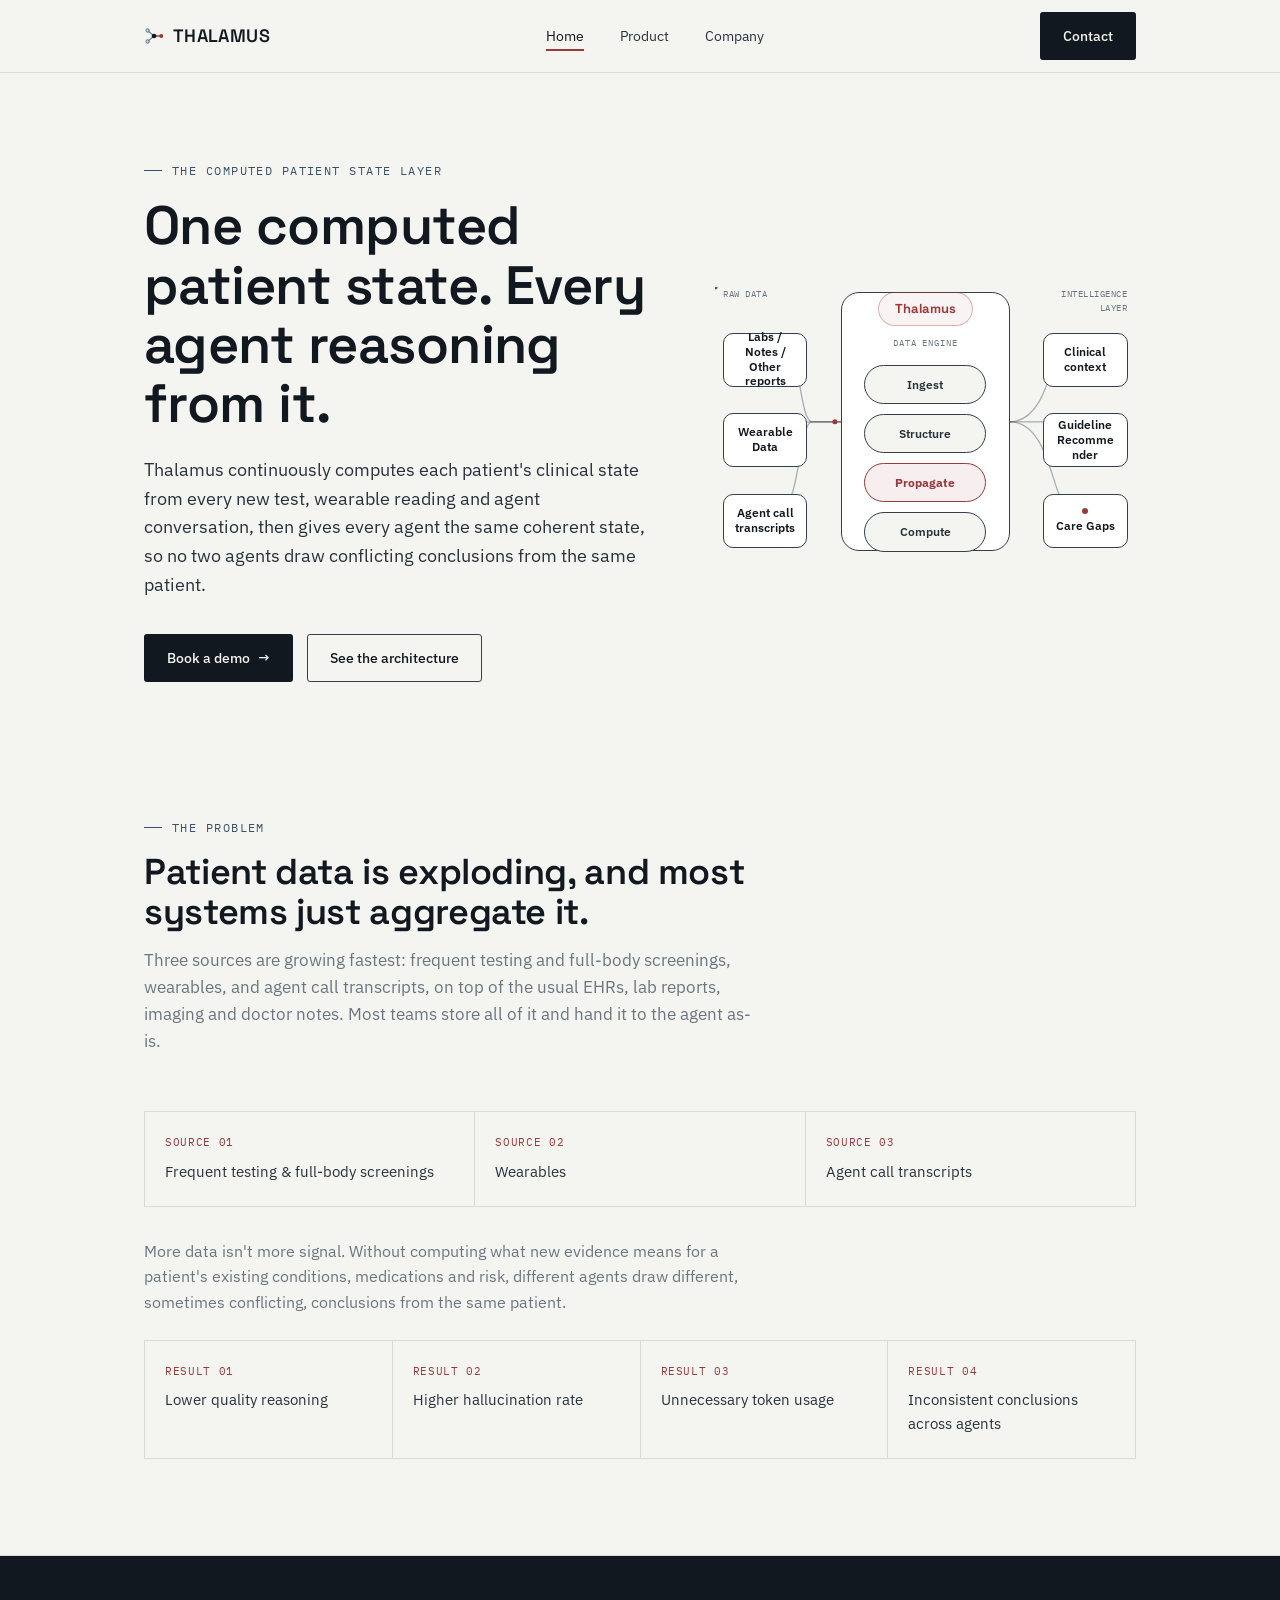
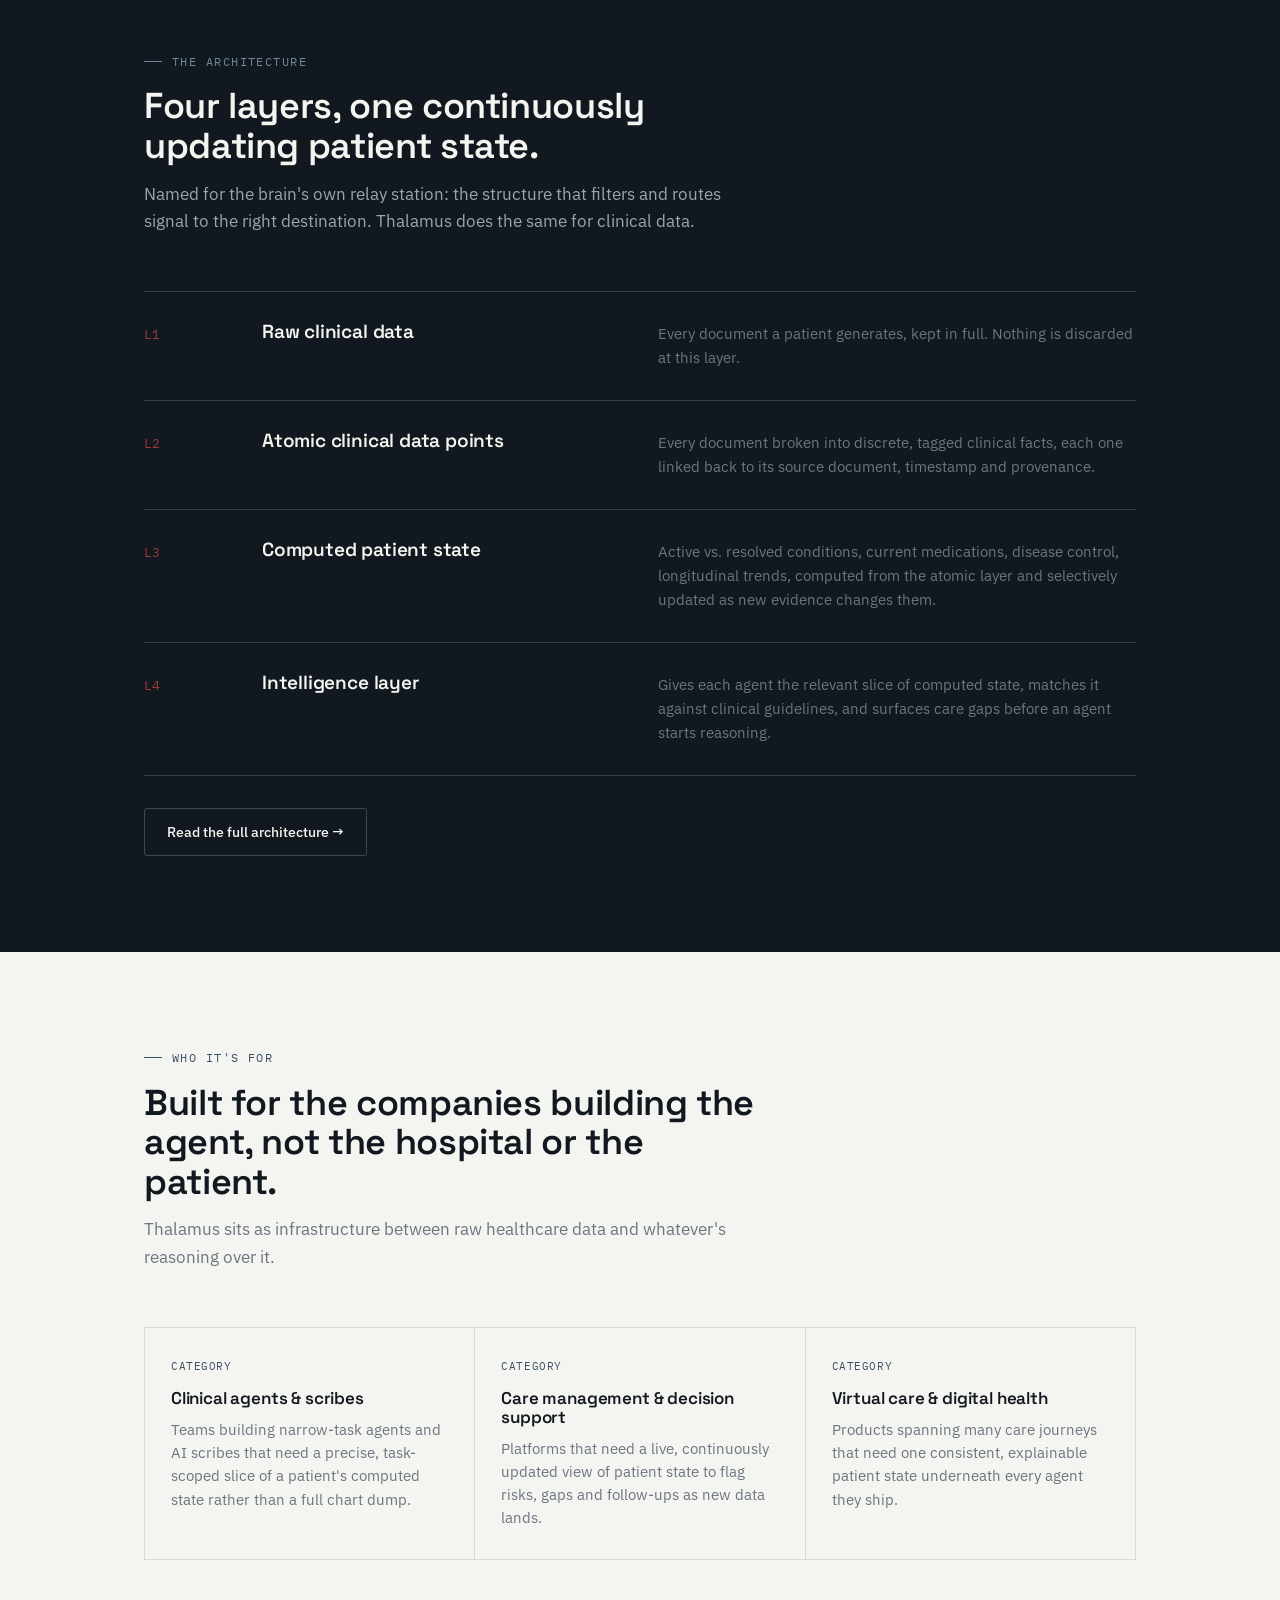
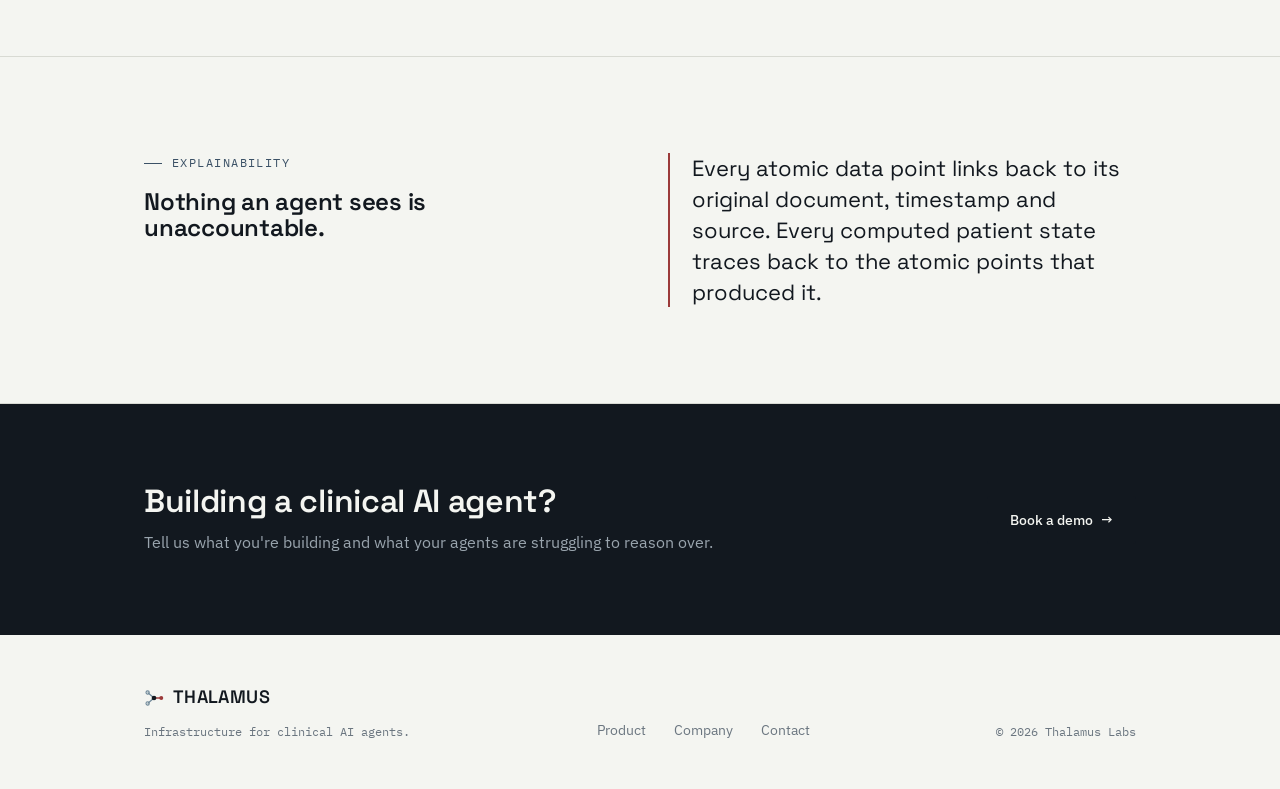
==== commit c01131a4: "Update index.html" ====
--- a/index.html
+++ b/index.html
@@ -44,14 +44,12 @@
     <div class="engine2-scroll">
     <div class="engine2">
       <div class="eng2-caption" style="left:2%;width:20%;top:0%;text-align:left;">Raw data</div>
-      <div class="eng2-caption" style="left:80%;width:18%;top:0%;text-align:right;">Intelligence layer</div>
+      <div class="eng2-caption" style="left:78%;width:20%;top:0%;text-align:right;">Intelligence layer</div>
 
       <svg viewBox="0 0 1000 640" style="position:absolute;inset:0;width:100%;height:100%">
         <path class="eng2-line" d="M160,120 C200,120 200,320 230,320 L700,320 C800,320 800,120 840,120"></path>
         <path class="eng2-line" d="M160,320 L840,320"></path>
         <path class="eng2-line" d="M160,520 C200,520 200,320 230,320 L700,320 C800,320 800,520 840,520"></path>
-        <circle class="eng2-dot-static" cx="230" cy="320" r="6"></circle>
-        <circle class="eng2-dot-static" cx="770" cy="320" r="6"></circle>
 
         <circle class="eng2-flow" r="6">
           <animateMotion dur="4s" repeatCount="indefinite" begin="0s" path="M160,120 C200,120 200,320 230,320 L700,320 C800,320 800,120 840,120"></animateMotion>
@@ -64,17 +62,17 @@
         </circle>
       </svg>
 
-      <div class="eng2-card" style="left:2%;top:17%;width:18%;height:18%;">
+      <div class="eng2-card" style="left:2%;top:17%;width:20%;height:20%;">
         <span class="eng2-card-label">Labs / Notes / Other reports</span>
       </div>
-      <div class="eng2-card" style="left:2%;top:47%;width:18%;height:18%;">
+      <div class="eng2-card" style="left:2%;top:47%;width:20%;height:20%;">
         <span class="eng2-card-label">Wearable Data</span>
       </div>
-      <div class="eng2-card" style="left:2%;top:77%;width:18%;height:18%;">
+      <div class="eng2-card" style="left:2%;top:77%;width:20%;height:20%;">
         <span class="eng2-card-label">Agent call transcripts</span>
       </div>
 
-      <div class="eng2-core" style="left:30%;top:6.25%;width:40%;height:87.5%;">
+      <div class="eng2-core" style="left:30%;top:2%;width:40%;height:96%;">
         <span class="eng2-badge">Thalamus</span>
         <span class="eng2-sub">Data engine</span>
         <span class="eng2-pill">Ingest</span>
@@ -83,13 +81,13 @@
         <span class="eng2-pill">Compute</span>
       </div>
 
-      <div class="eng2-card" style="left:80%;top:17%;width:18%;height:18%;">
+      <div class="eng2-card" style="left:78%;top:17%;width:20%;height:20%;">
         <span class="eng2-card-label">Clinical context</span>
       </div>
-      <div class="eng2-card" style="left:80%;top:47%;width:18%;height:18%;">
+      <div class="eng2-card" style="left:78%;top:47%;width:20%;height:20%;">
         <span class="eng2-card-label">Guideline Recommender</span>
       </div>
-      <div class="eng2-card" style="left:80%;top:77%;width:18%;height:18%;">
+      <div class="eng2-card" style="left:78%;top:77%;width:20%;height:20%;">
         <span class="eng2-live-dot"></span>
         <span class="eng2-card-label">Care Gaps</span>
       </div>
--- a/styles.css
+++ b/styles.css
@@ -295,7 +295,7 @@
 .engine2{
   position: relative;
   width: 100%;
-  max-width: 540px;
+  max-width: 620px;
   aspect-ratio: 1000/640;
 }
 .eng2-line{ fill: none; stroke: var(--line-dark); stroke-width: 3; opacity: 0.4; }
@@ -316,11 +316,15 @@
   text-align: center;
 }
 .eng2-card-label{
+  width: 100%;
   font-family: var(--font-body);
   font-size: 11.5px;
   font-weight: 600;
   color: var(--ink);
   line-height: 1.3;
+  overflow-wrap: break-word;
+  word-break: break-word;
+  hyphens: auto;
 }
 
 .eng2-core{
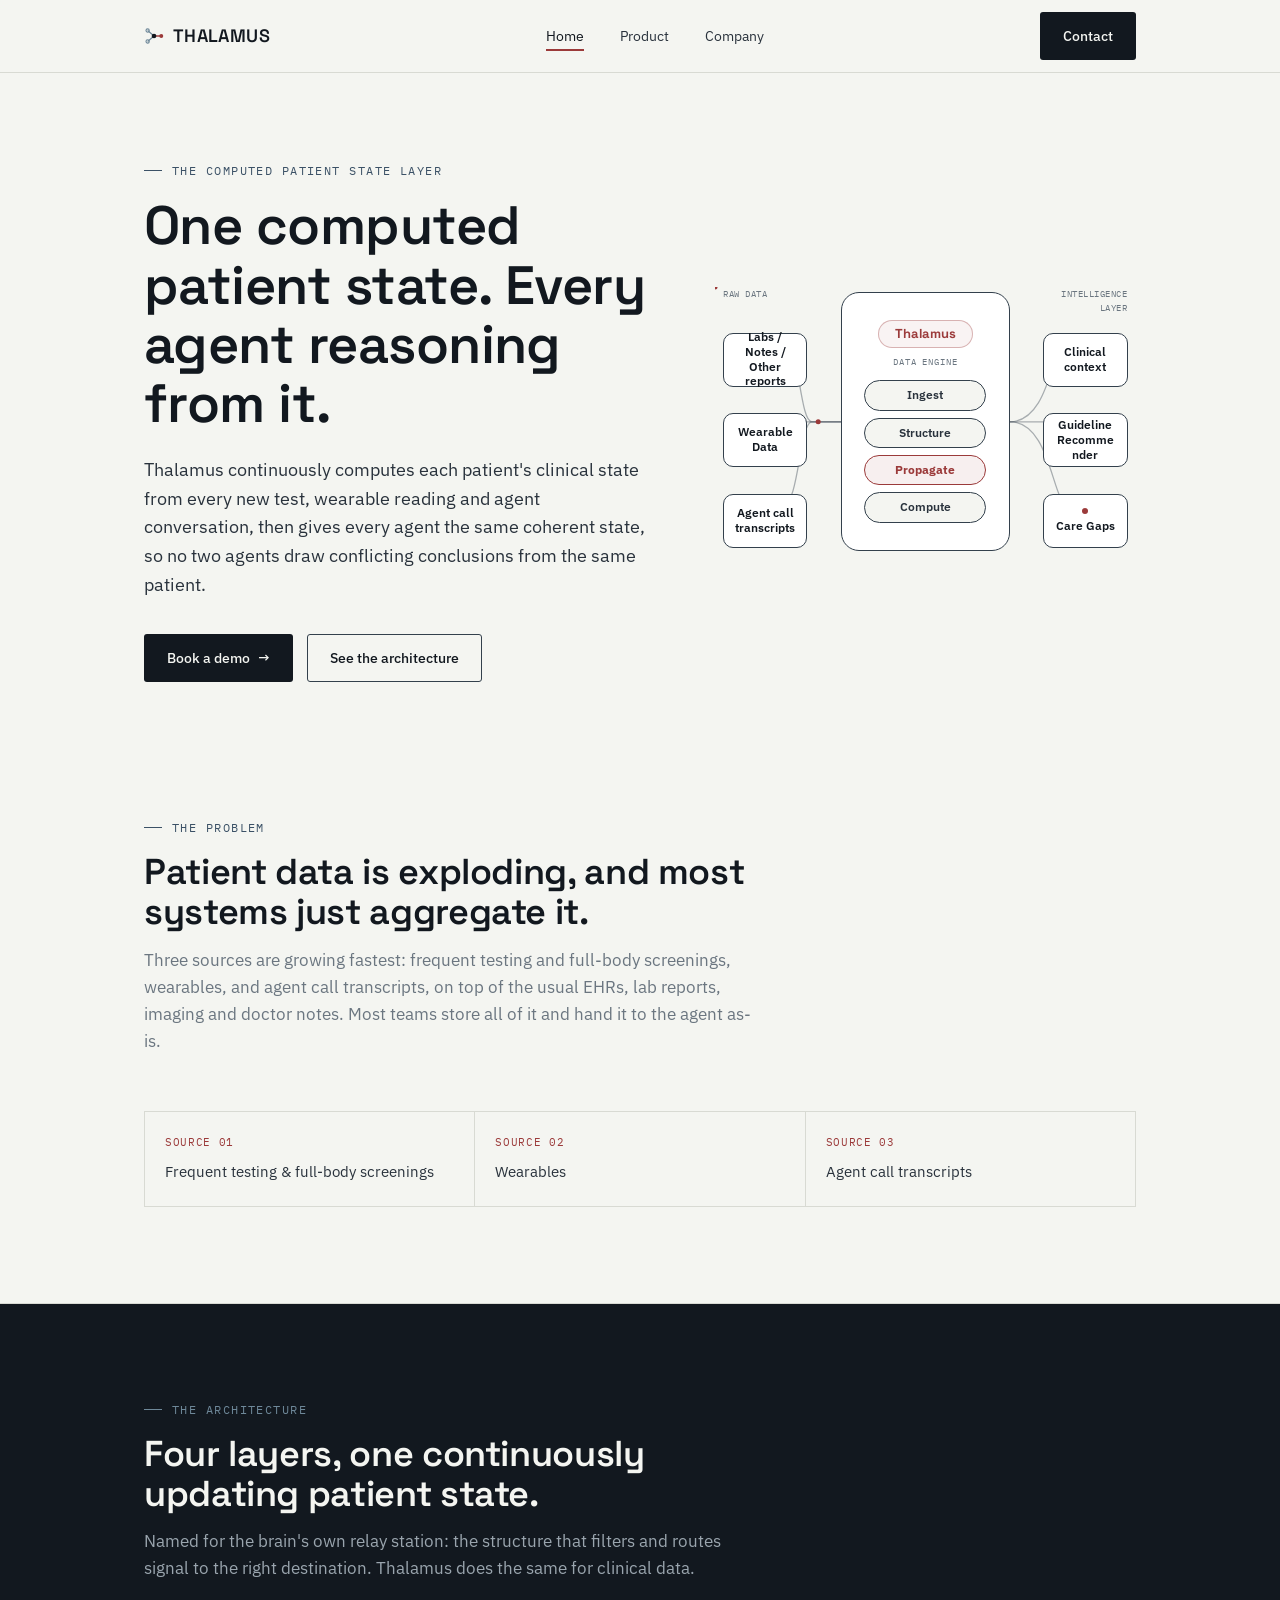
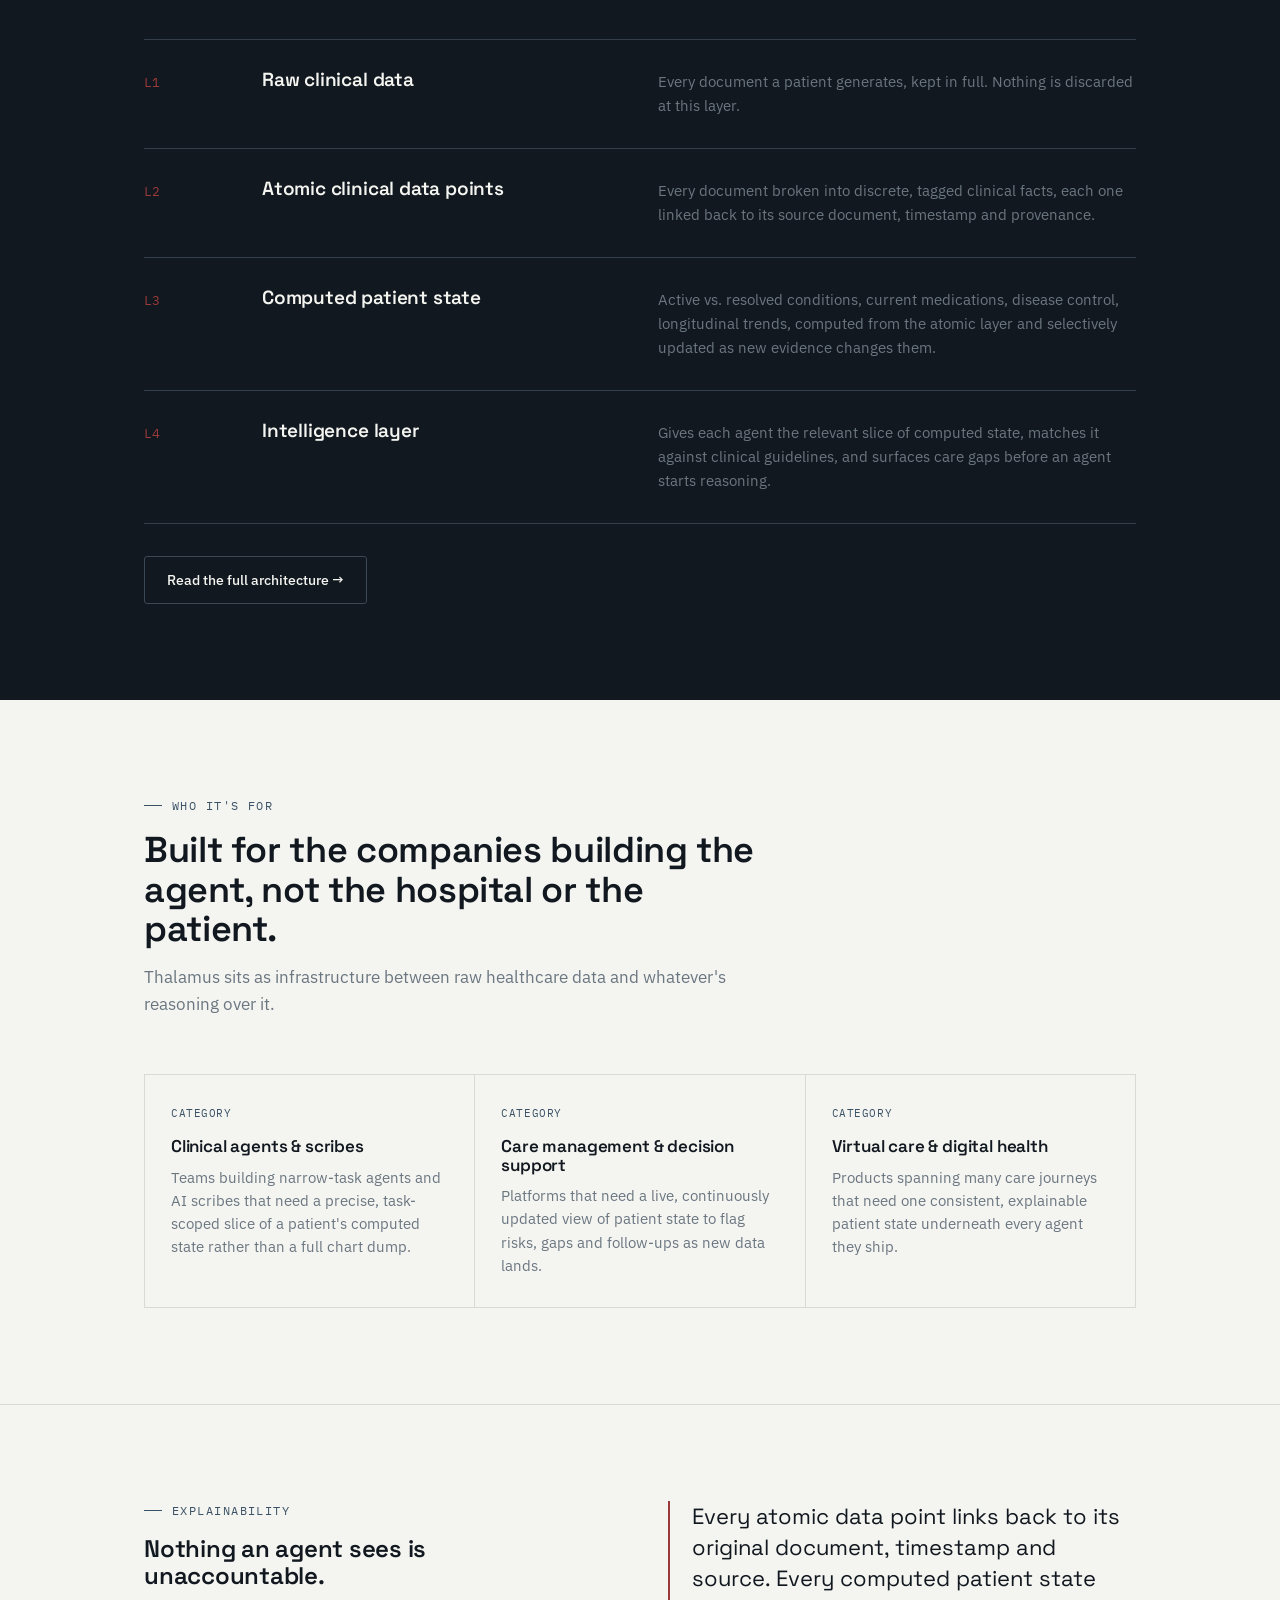
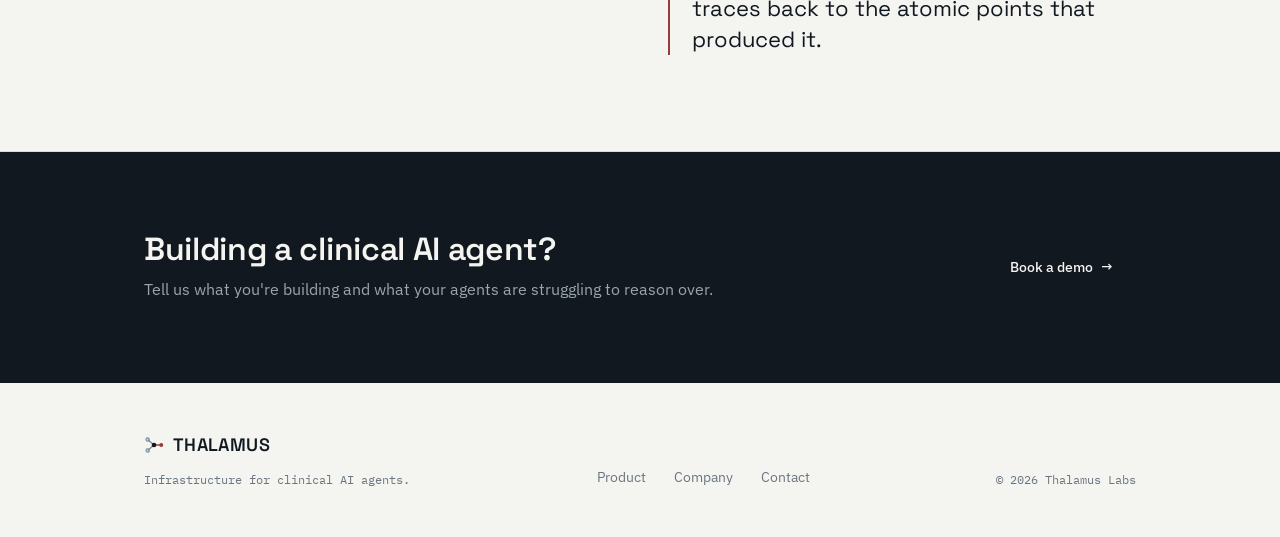
==== commit 0e03143f: "Update index.html" ====
--- a/index.html
+++ b/index.html
@@ -108,13 +108,6 @@
       <div class="chip"><div class="k">SOURCE 02</div><div class="v">Wearables</div></div>
       <div class="chip"><div class="k">SOURCE 03</div><div class="v">Agent call transcripts</div></div>
     </div>
-    <p style="margin-top:32px; color:var(--mist); max-width:640px;">More data isn't more signal. Without computing what new evidence means for a patient's existing conditions, medications and risk, different agents draw different, sometimes conflicting, conclusions from the same patient.</p>
-    <div class="chip-row" style="margin-top:24px;">
-      <div class="chip"><div class="k">RESULT 01</div><div class="v">Lower quality reasoning</div></div>
-      <div class="chip"><div class="k">RESULT 02</div><div class="v">Higher hallucination rate</div></div>
-      <div class="chip"><div class="k">RESULT 03</div><div class="v">Unnecessary token usage</div></div>
-      <div class="chip"><div class="k">RESULT 04</div><div class="v">Inconsistent conclusions across agents</div></div>
-    </div>
   </div>
 </section>
 
--- a/styles.css
+++ b/styles.css
@@ -299,7 +299,6 @@
   aspect-ratio: 1000/640;
 }
 .eng2-line{ fill: none; stroke: var(--line-dark); stroke-width: 3; opacity: 0.4; }
-.eng2-dot-static{ fill: var(--steel-light); }
 .eng2-flow{ fill: var(--signal); }
 
 .eng2-card{
@@ -324,7 +323,6 @@
   line-height: 1.3;
   overflow-wrap: break-word;
   word-break: break-word;
-  hyphens: auto;
 }
 
 .eng2-core{
@@ -336,8 +334,8 @@
   flex-direction: column;
   align-items: center;
   justify-content: center;
-  gap: 10px;
-  padding: 14px;
+  gap: 7px;
+  padding: 12px 14px;
 }
 .eng2-badge{
   font-family: var(--font-display);
@@ -347,7 +345,8 @@
   background: rgba(155,58,58,0.06);
   border: 1px solid rgba(155,58,58,0.35);
   border-radius: 999px;
-  padding: 6px 16px;
+  padding: 5px 16px;
+  line-height: 1.2;
 }
 .eng2-sub{
   font-family: var(--font-mono);
@@ -366,7 +365,8 @@
   color: var(--ink-soft);
   border: 1px solid var(--line-dark);
   border-radius: 999px;
-  padding: 9px 10px;
+  padding: 7px 10px;
+  line-height: 1.2;
   background: var(--paper);
 }
 .eng2-pill-hi{
@@ -378,7 +378,8 @@
   color: var(--signal);
   border: 1px solid var(--signal);
   border-radius: 999px;
-  padding: 9px 10px;
+  padding: 7px 10px;
+  line-height: 1.2;
   background: rgba(155,58,58,0.08);
 }
 .eng2-caption{
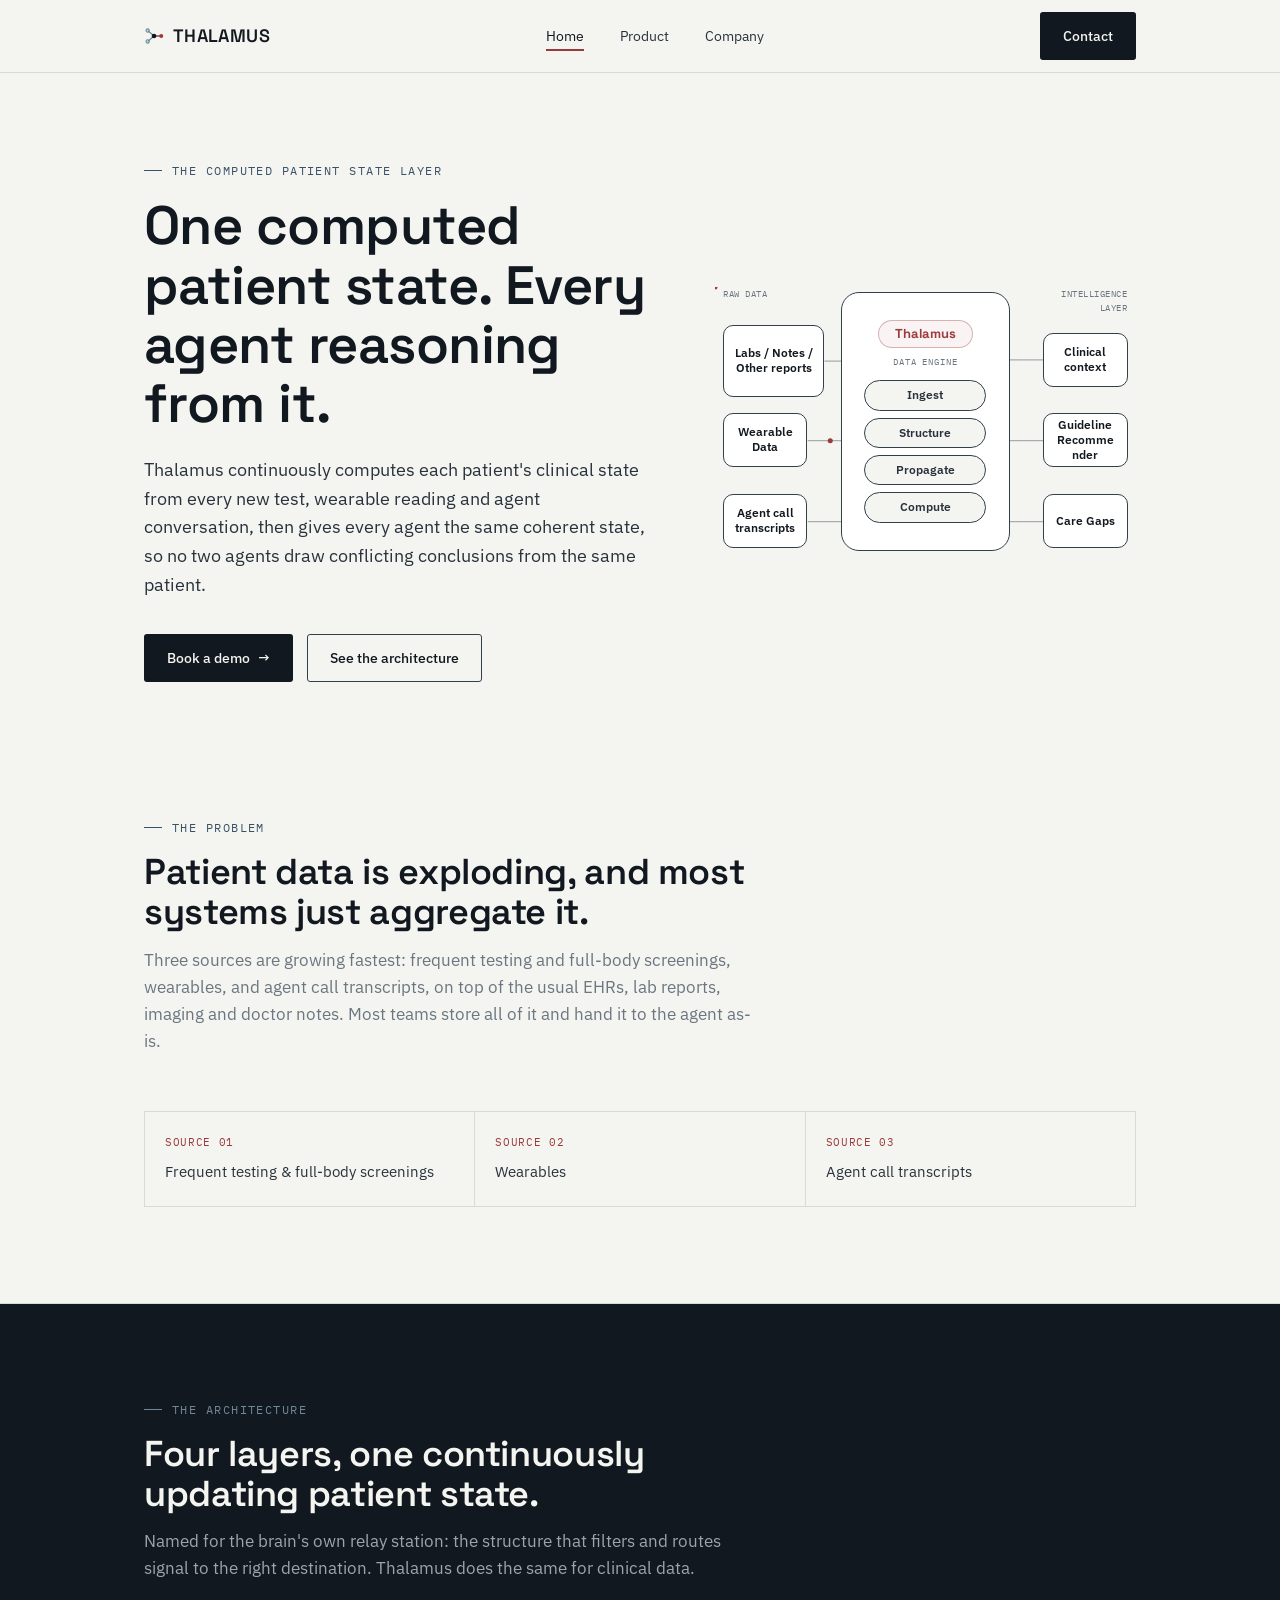
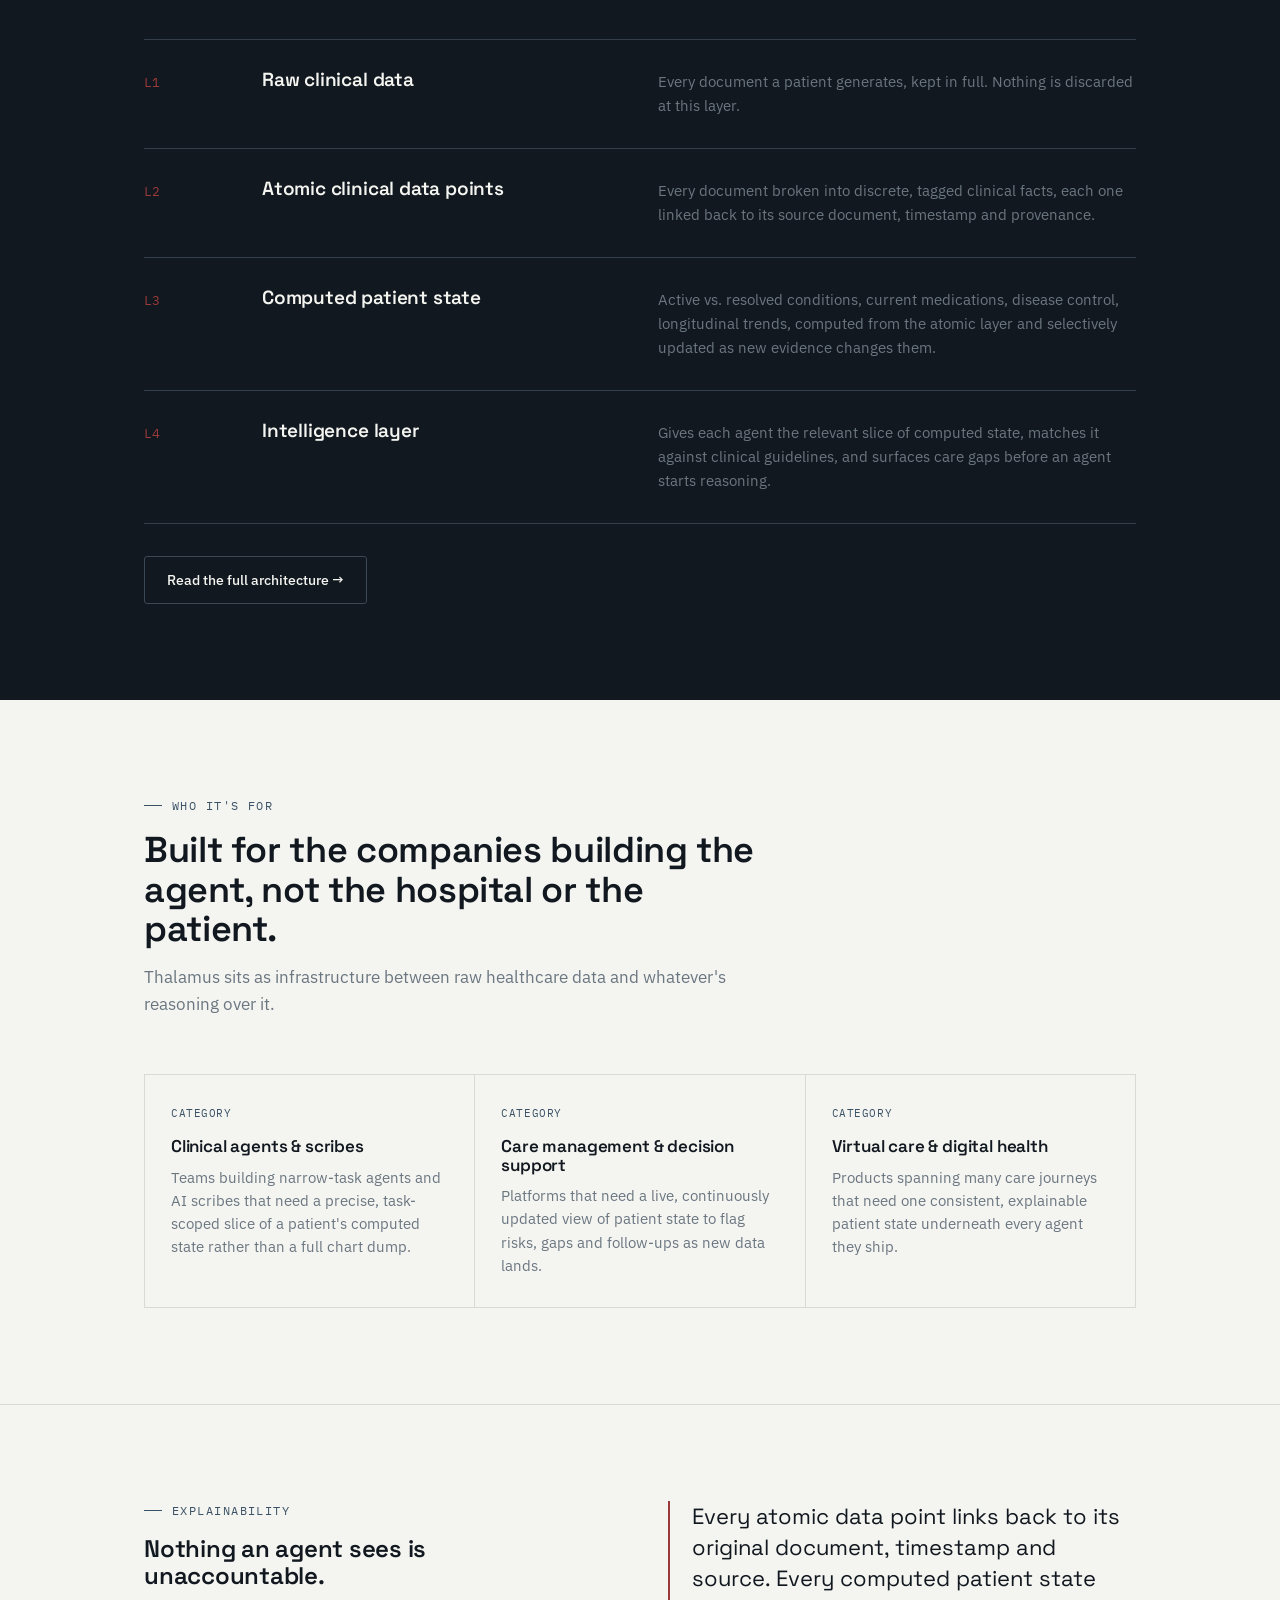
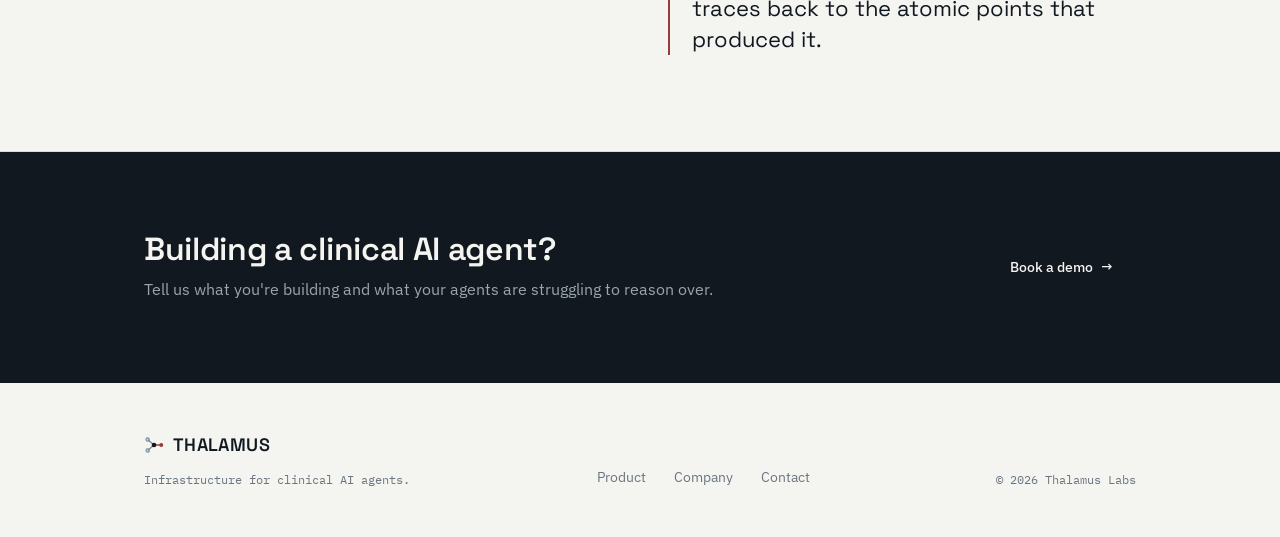
==== commit 56eee4a6: "Update index.html" ====
--- a/index.html
+++ b/index.html
@@ -43,26 +43,26 @@
 
     <div class="engine2-scroll">
     <div class="engine2">
-      <div class="eng2-caption" style="left:2%;width:20%;top:0%;text-align:left;">Raw data</div>
+      <div class="eng2-caption" style="left:2%;width:24%;top:0%;text-align:left;">Raw data</div>
       <div class="eng2-caption" style="left:78%;width:20%;top:0%;text-align:right;">Intelligence layer</div>
 
       <svg viewBox="0 0 1000 640" style="position:absolute;inset:0;width:100%;height:100%">
-        <path class="eng2-line" d="M160,120 C200,120 200,320 230,320 L700,320 C800,320 800,120 840,120"></path>
-        <path class="eng2-line" d="M160,320 L840,320"></path>
-        <path class="eng2-line" d="M160,520 C200,520 200,320 230,320 L700,320 C800,320 800,520 840,520"></path>
+        <path class="eng2-line" d="M260,176 L300,176 L700,173 L780,173"></path>
+        <path class="eng2-line" d="M220,365 L300,365 L700,365 L780,365"></path>
+        <path class="eng2-line" d="M220,557 L300,557 L700,557 L780,557"></path>
 
         <circle class="eng2-flow" r="6">
-          <animateMotion dur="4s" repeatCount="indefinite" begin="0s" path="M160,120 C200,120 200,320 230,320 L700,320 C800,320 800,120 840,120"></animateMotion>
+          <animateMotion dur="4s" repeatCount="indefinite" begin="0s" path="M260,176 L300,176 L700,173 L780,173"></animateMotion>
         </circle>
         <circle class="eng2-flow" r="6">
-          <animateMotion dur="4s" repeatCount="indefinite" begin="1.3s" path="M160,320 L840,320"></animateMotion>
+          <animateMotion dur="4s" repeatCount="indefinite" begin="1.3s" path="M220,365 L300,365 L700,365 L780,365"></animateMotion>
         </circle>
         <circle class="eng2-flow" r="6">
-          <animateMotion dur="4s" repeatCount="indefinite" begin="2.6s" path="M160,520 C200,520 200,320 230,320 L700,320 C800,320 800,520 840,520"></animateMotion>
+          <animateMotion dur="4s" repeatCount="indefinite" begin="2.6s" path="M220,557 L300,557 L700,557 L780,557"></animateMotion>
         </circle>
       </svg>
 
-      <div class="eng2-card" style="left:2%;top:17%;width:20%;height:20%;">
+      <div class="eng2-card" style="left:2%;top:14%;width:24%;height:27%;">
         <span class="eng2-card-label">Labs / Notes / Other reports</span>
       </div>
       <div class="eng2-card" style="left:2%;top:47%;width:20%;height:20%;">
@@ -77,7 +77,7 @@
         <span class="eng2-sub">Data engine</span>
         <span class="eng2-pill">Ingest</span>
         <span class="eng2-pill">Structure</span>
-        <span class="eng2-pill-hi">Propagate</span>
+        <span class="eng2-pill">Propagate</span>
         <span class="eng2-pill">Compute</span>
       </div>
 
@@ -88,7 +88,6 @@
         <span class="eng2-card-label">Guideline Recommender</span>
       </div>
       <div class="eng2-card" style="left:78%;top:77%;width:20%;height:20%;">
-        <span class="eng2-live-dot"></span>
         <span class="eng2-card-label">Care Gaps</span>
       </div>
     </div>
--- a/styles.css
+++ b/styles.css
@@ -282,7 +282,7 @@
 .bp-node{ fill: #FFFFFF; stroke: var(--line-dark); stroke-width: 1.4; }
 .bp-node-hi{ fill: var(--signal); stroke: var(--signal); }
 .bp-hpp{ fill: #FFFFFF; stroke: var(--line-dark); stroke-width: 1.4; }
-.bp-hpp-hi{ fill: url(#bp-hatch); stroke: var(--signal); stroke-width: 2; }
+.bp-hpp-hi{ fill: var(--signal); stroke: var(--signal); stroke-width: 2; }
 .bp-label{
   font-family: var(--font-mono);
   font-size: 11px;
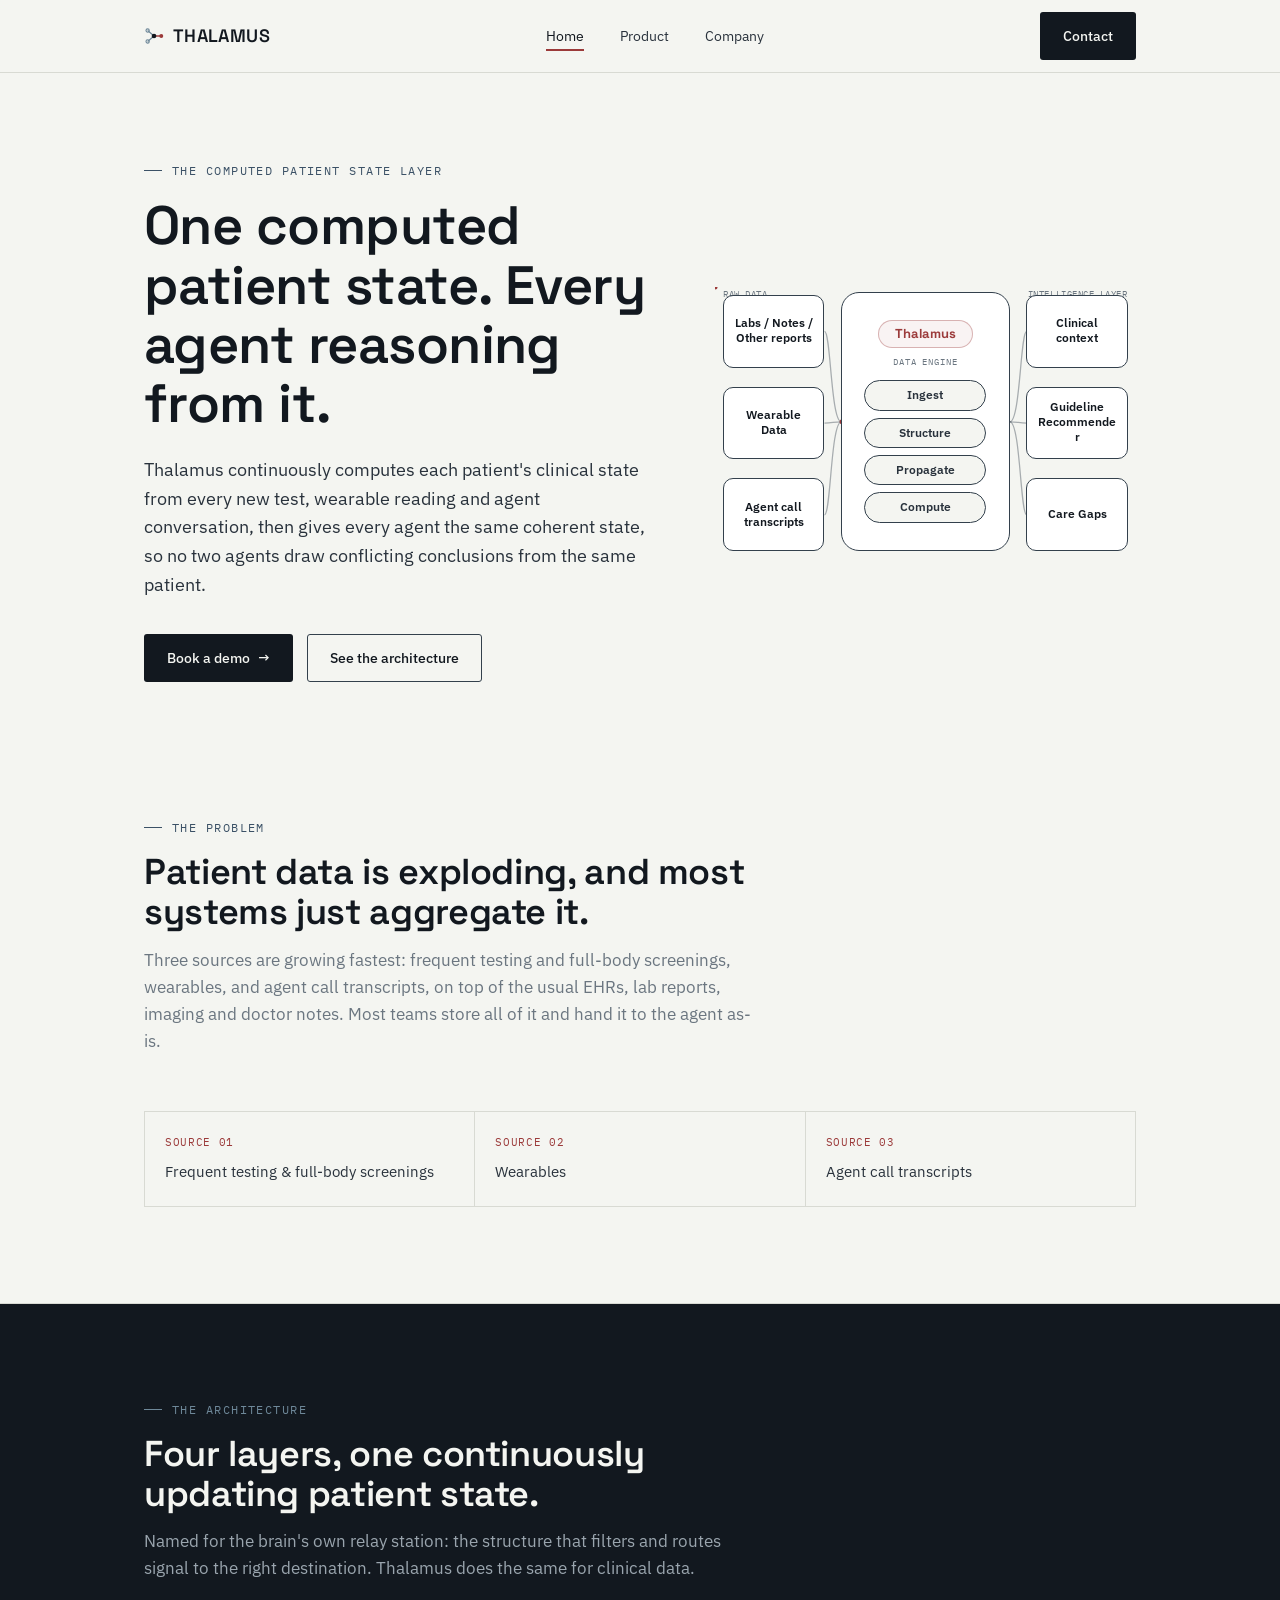
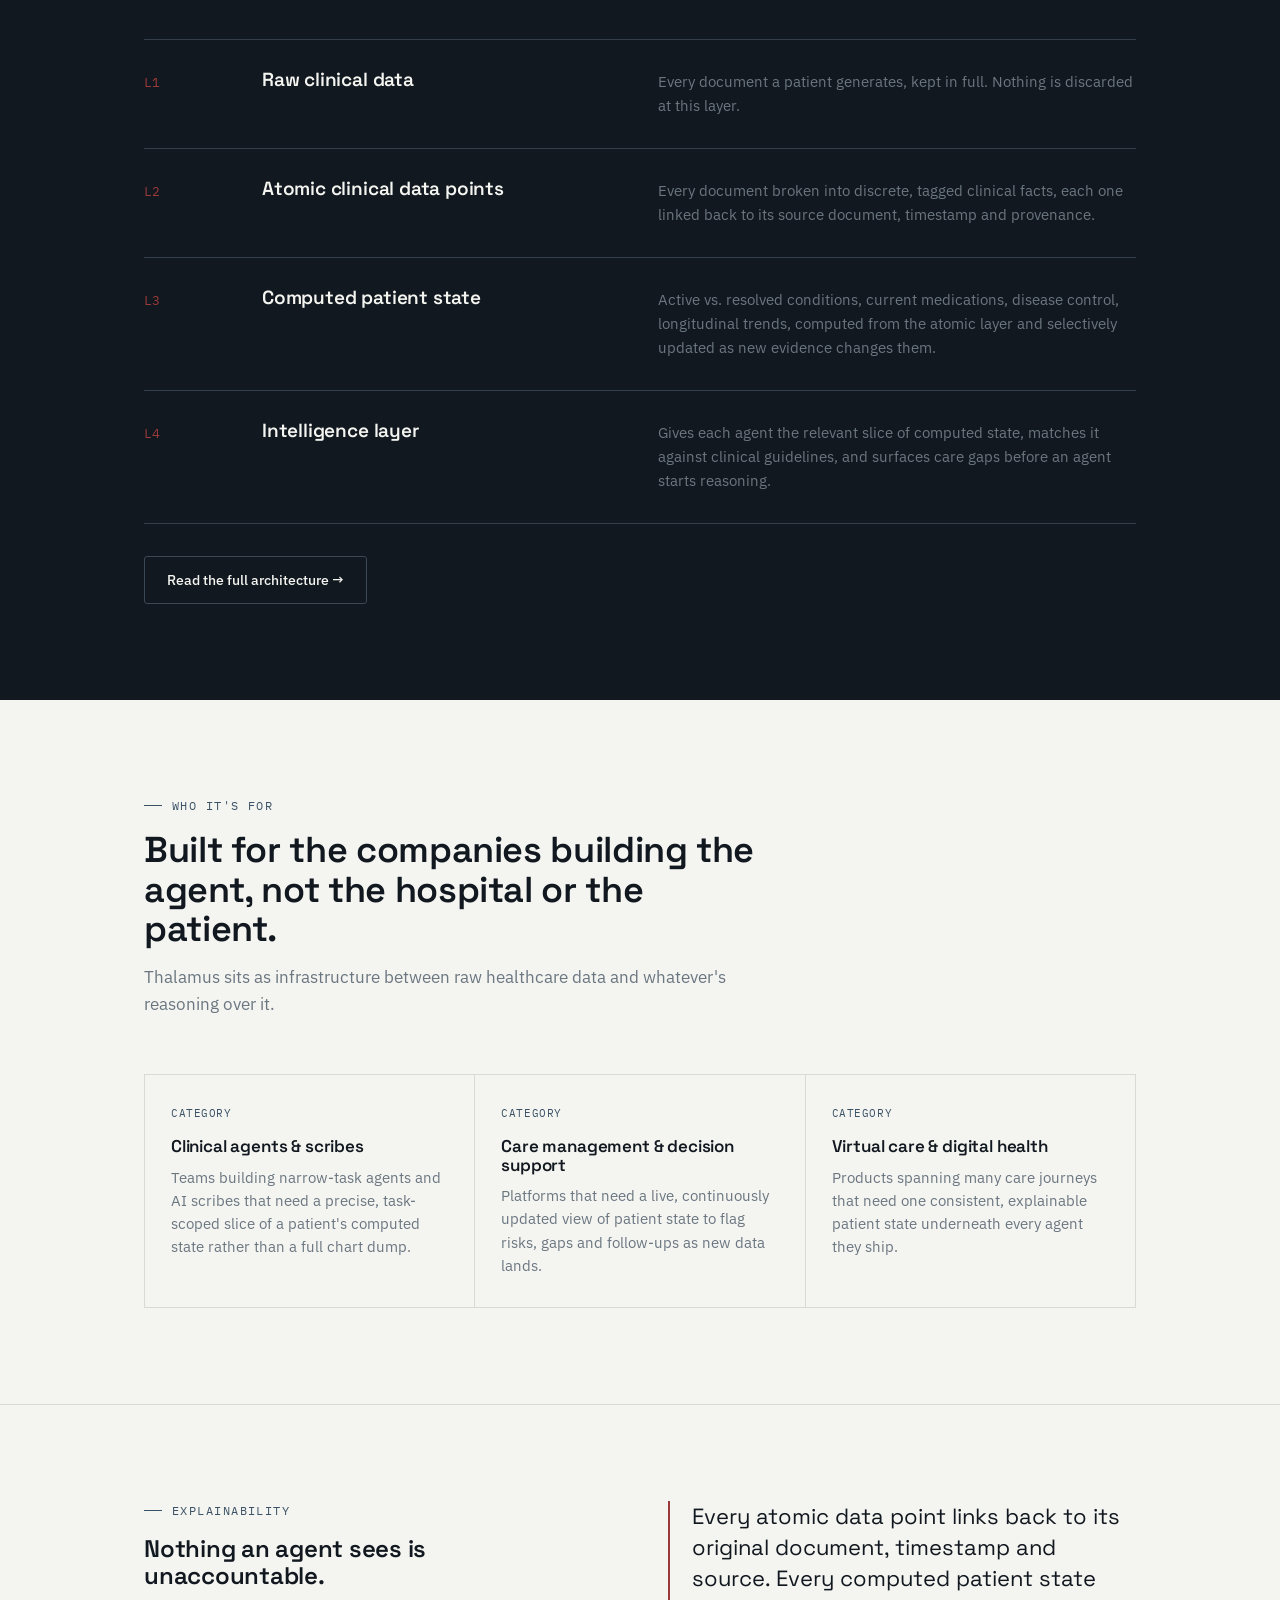
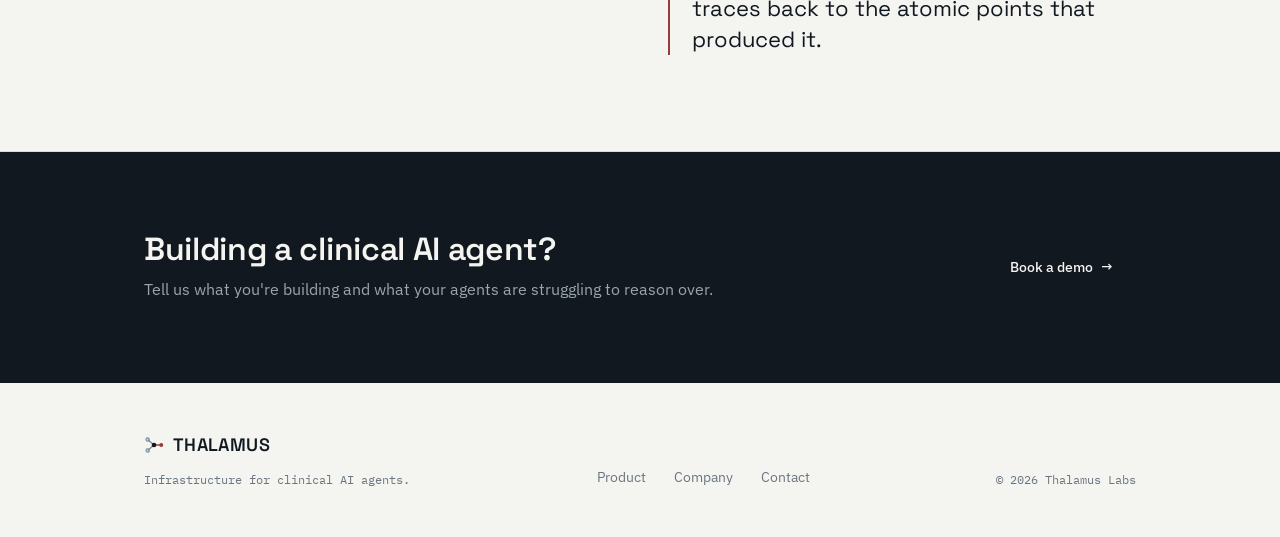
==== commit 2128e998: "Update index.html" ====
--- a/index.html
+++ b/index.html
@@ -44,31 +44,31 @@
     <div class="engine2-scroll">
     <div class="engine2">
       <div class="eng2-caption" style="left:2%;width:24%;top:0%;text-align:left;">Raw data</div>
-      <div class="eng2-caption" style="left:78%;width:20%;top:0%;text-align:right;">Intelligence layer</div>
+      <div class="eng2-caption" style="left:74%;width:24%;top:0%;text-align:right;">Intelligence layer</div>
 
       <svg viewBox="0 0 1000 640" style="position:absolute;inset:0;width:100%;height:100%">
-        <path class="eng2-line" d="M260,176 L300,176 L700,173 L780,173"></path>
-        <path class="eng2-line" d="M220,365 L300,365 L700,365 L780,365"></path>
-        <path class="eng2-line" d="M220,557 L300,557 L700,557 L780,557"></path>
+        <path class="eng2-line" d="M260,105.6 C275,105.6 275,320 300,320 L700,320 C725,320 725,105.6 740,105.6"></path>
+        <path class="eng2-line" d="M260,323.2 C280,323.2 280,320 300,320 L700,320 C720,320 720,323.2 740,323.2"></path>
+        <path class="eng2-line" d="M260,540.8 C275,540.8 275,320 300,320 L700,320 C725,320 725,540.8 740,540.8"></path>
 
         <circle class="eng2-flow" r="6">
-          <animateMotion dur="4s" repeatCount="indefinite" begin="0s" path="M260,176 L300,176 L700,173 L780,173"></animateMotion>
+          <animateMotion dur="4s" repeatCount="indefinite" begin="0s" path="M260,105.6 C275,105.6 275,320 300,320 L700,320 C725,320 725,105.6 740,105.6"></animateMotion>
         </circle>
         <circle class="eng2-flow" r="6">
-          <animateMotion dur="4s" repeatCount="indefinite" begin="1.3s" path="M220,365 L300,365 L700,365 L780,365"></animateMotion>
+          <animateMotion dur="4s" repeatCount="indefinite" begin="1.3s" path="M260,323.2 C280,323.2 280,320 300,320 L700,320 C720,320 720,323.2 740,323.2"></animateMotion>
         </circle>
         <circle class="eng2-flow" r="6">
-          <animateMotion dur="4s" repeatCount="indefinite" begin="2.6s" path="M220,557 L300,557 L700,557 L780,557"></animateMotion>
+          <animateMotion dur="4s" repeatCount="indefinite" begin="2.6s" path="M260,540.8 C275,540.8 275,320 300,320 L700,320 C725,320 725,540.8 740,540.8"></animateMotion>
         </circle>
       </svg>
 
-      <div class="eng2-card" style="left:2%;top:14%;width:24%;height:27%;">
+      <div class="eng2-card" style="left:2%;top:3%;width:24%;height:27%;">
         <span class="eng2-card-label">Labs / Notes / Other reports</span>
       </div>
-      <div class="eng2-card" style="left:2%;top:47%;width:20%;height:20%;">
+      <div class="eng2-card" style="left:2%;top:37%;width:24%;height:27%;">
         <span class="eng2-card-label">Wearable Data</span>
       </div>
-      <div class="eng2-card" style="left:2%;top:77%;width:20%;height:20%;">
+      <div class="eng2-card" style="left:2%;top:71%;width:24%;height:27%;">
         <span class="eng2-card-label">Agent call transcripts</span>
       </div>
 
@@ -81,13 +81,13 @@
         <span class="eng2-pill">Compute</span>
       </div>
 
-      <div class="eng2-card" style="left:78%;top:17%;width:20%;height:20%;">
+      <div class="eng2-card" style="left:74%;top:3%;width:24%;height:27%;">
         <span class="eng2-card-label">Clinical context</span>
       </div>
-      <div class="eng2-card" style="left:78%;top:47%;width:20%;height:20%;">
+      <div class="eng2-card" style="left:74%;top:37%;width:24%;height:27%;">
         <span class="eng2-card-label">Guideline Recommender</span>
       </div>
-      <div class="eng2-card" style="left:78%;top:77%;width:20%;height:20%;">
+      <div class="eng2-card" style="left:74%;top:71%;width:24%;height:27%;">
         <span class="eng2-card-label">Care Gaps</span>
       </div>
     </div>
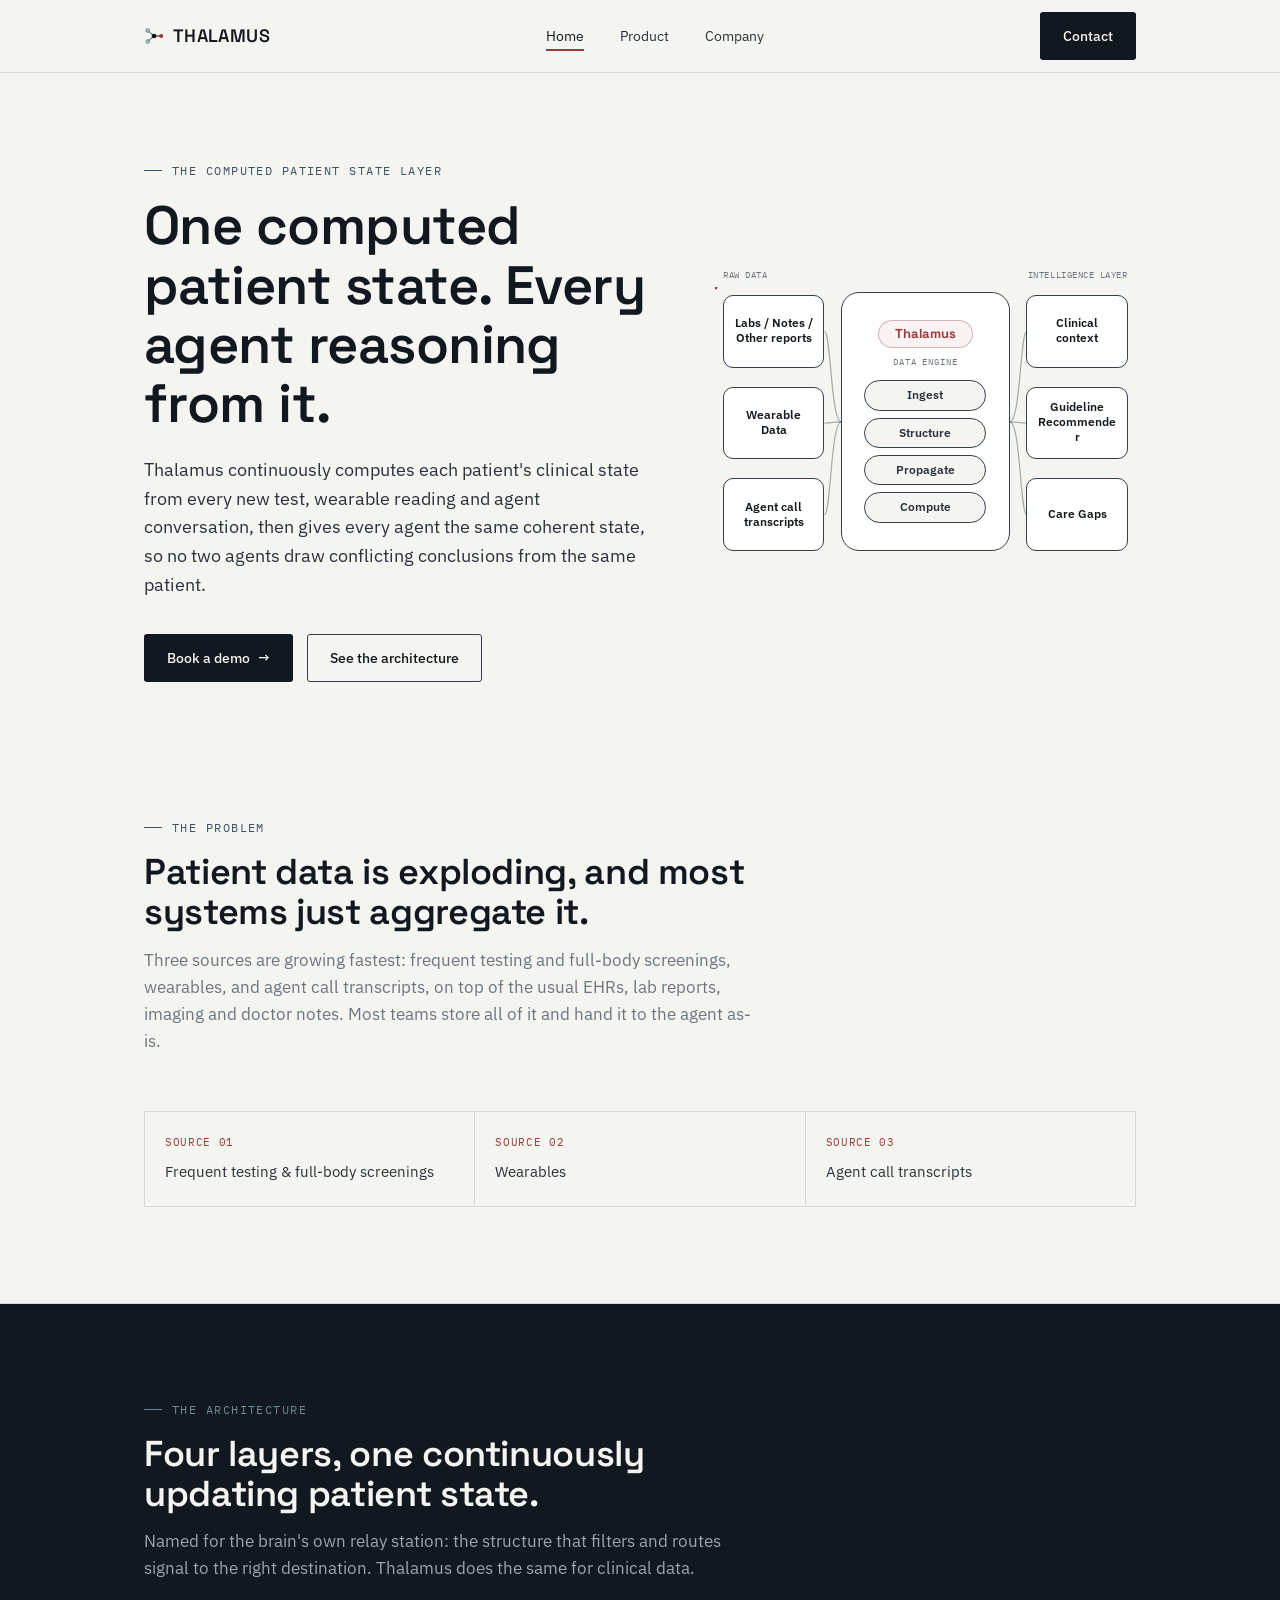
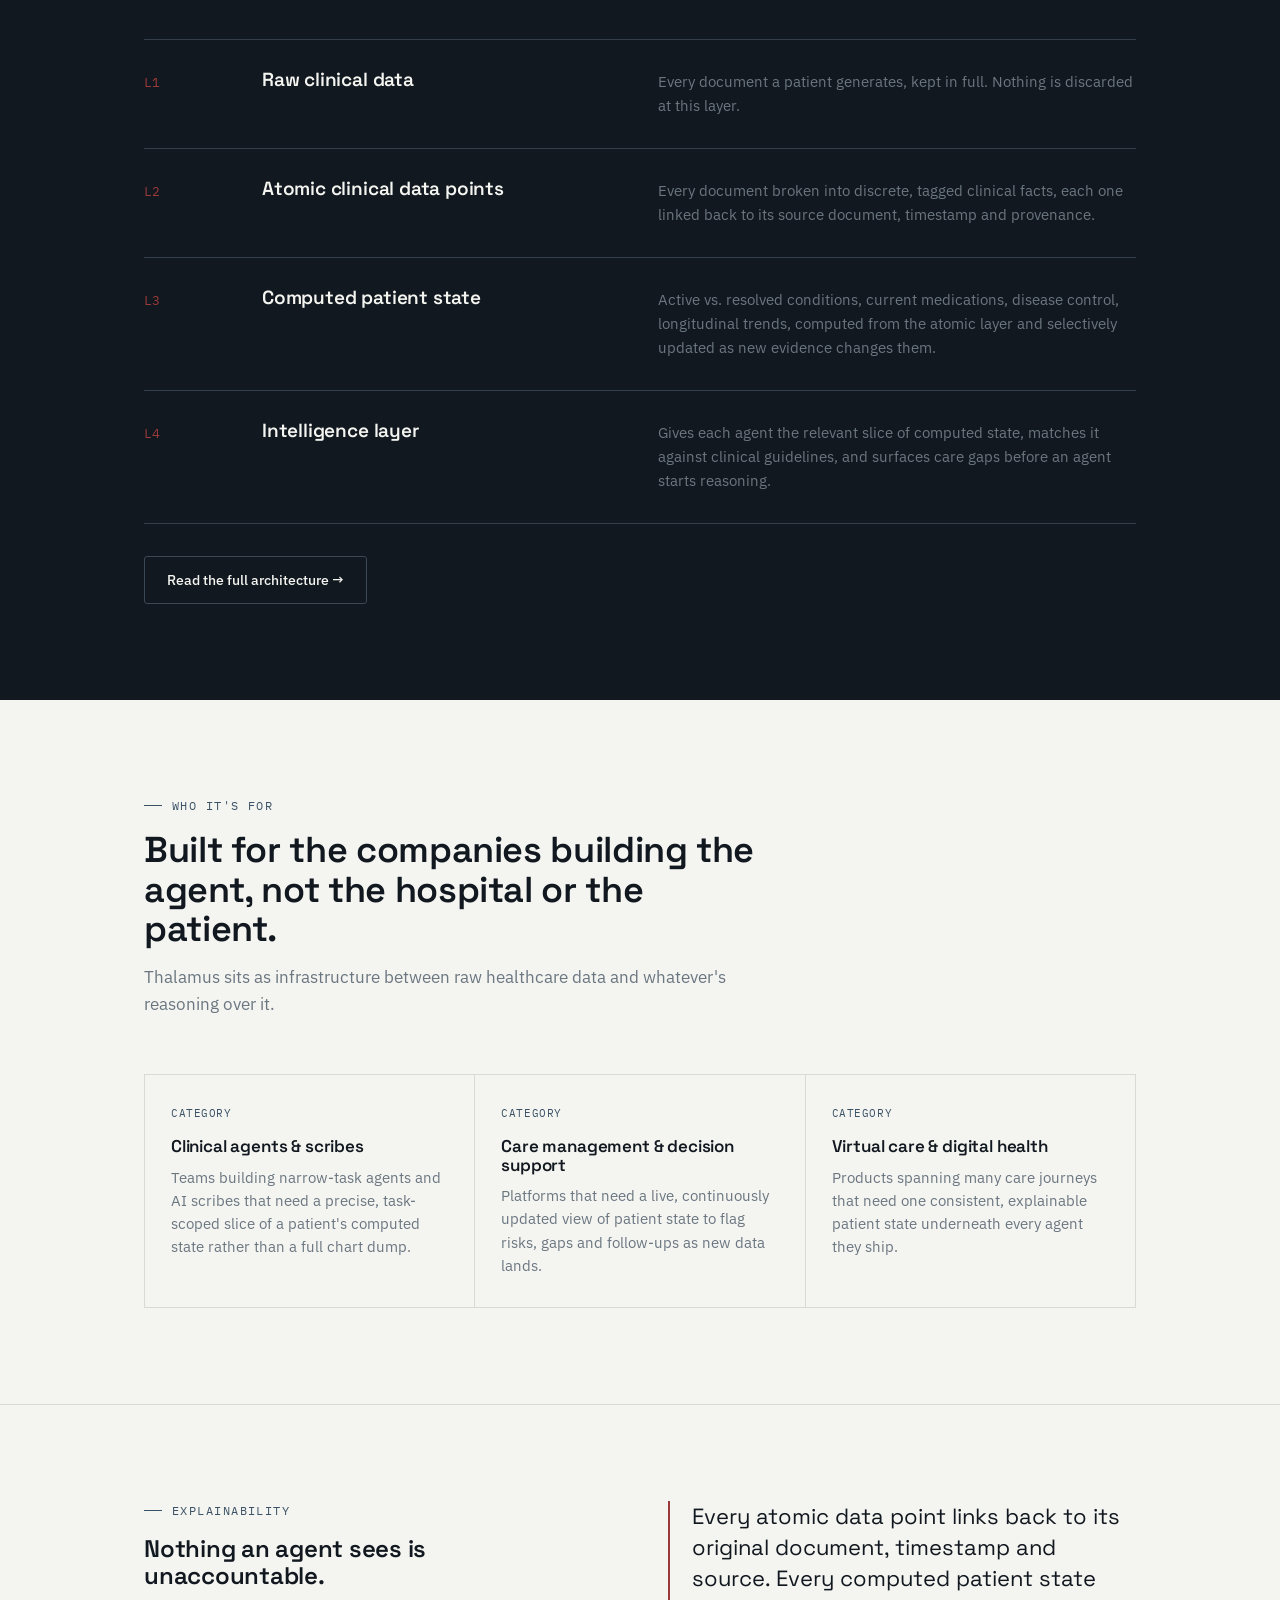
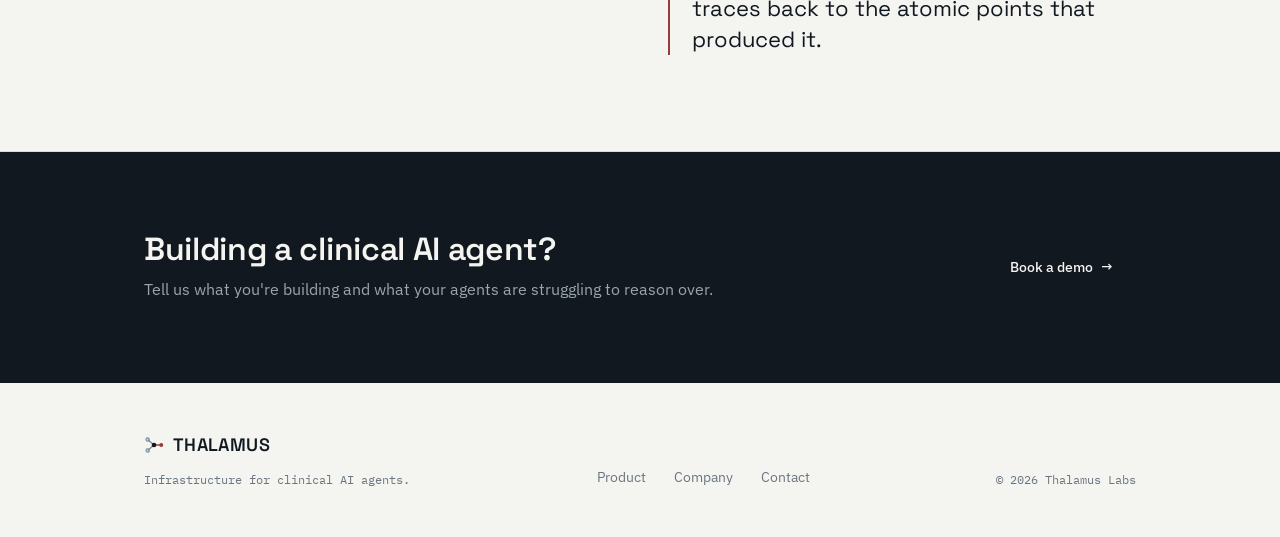
==== commit fa2c903b: "Update index.html" ====
--- a/index.html
+++ b/index.html
@@ -43,8 +43,8 @@
 
     <div class="engine2-scroll">
     <div class="engine2">
-      <div class="eng2-caption" style="left:2%;width:24%;top:0%;text-align:left;">Raw data</div>
-      <div class="eng2-caption" style="left:74%;width:24%;top:0%;text-align:right;">Intelligence layer</div>
+      <div class="eng2-caption" style="left:2%;width:24%;top:-7%;text-align:left;">Raw data</div>
+      <div class="eng2-caption" style="left:74%;width:24%;top:-7%;text-align:right;">Intelligence layer</div>
 
       <svg viewBox="0 0 1000 640" style="position:absolute;inset:0;width:100%;height:100%">
         <path class="eng2-line" d="M260,105.6 C275,105.6 275,320 300,320 L700,320 C725,320 725,105.6 740,105.6"></path>
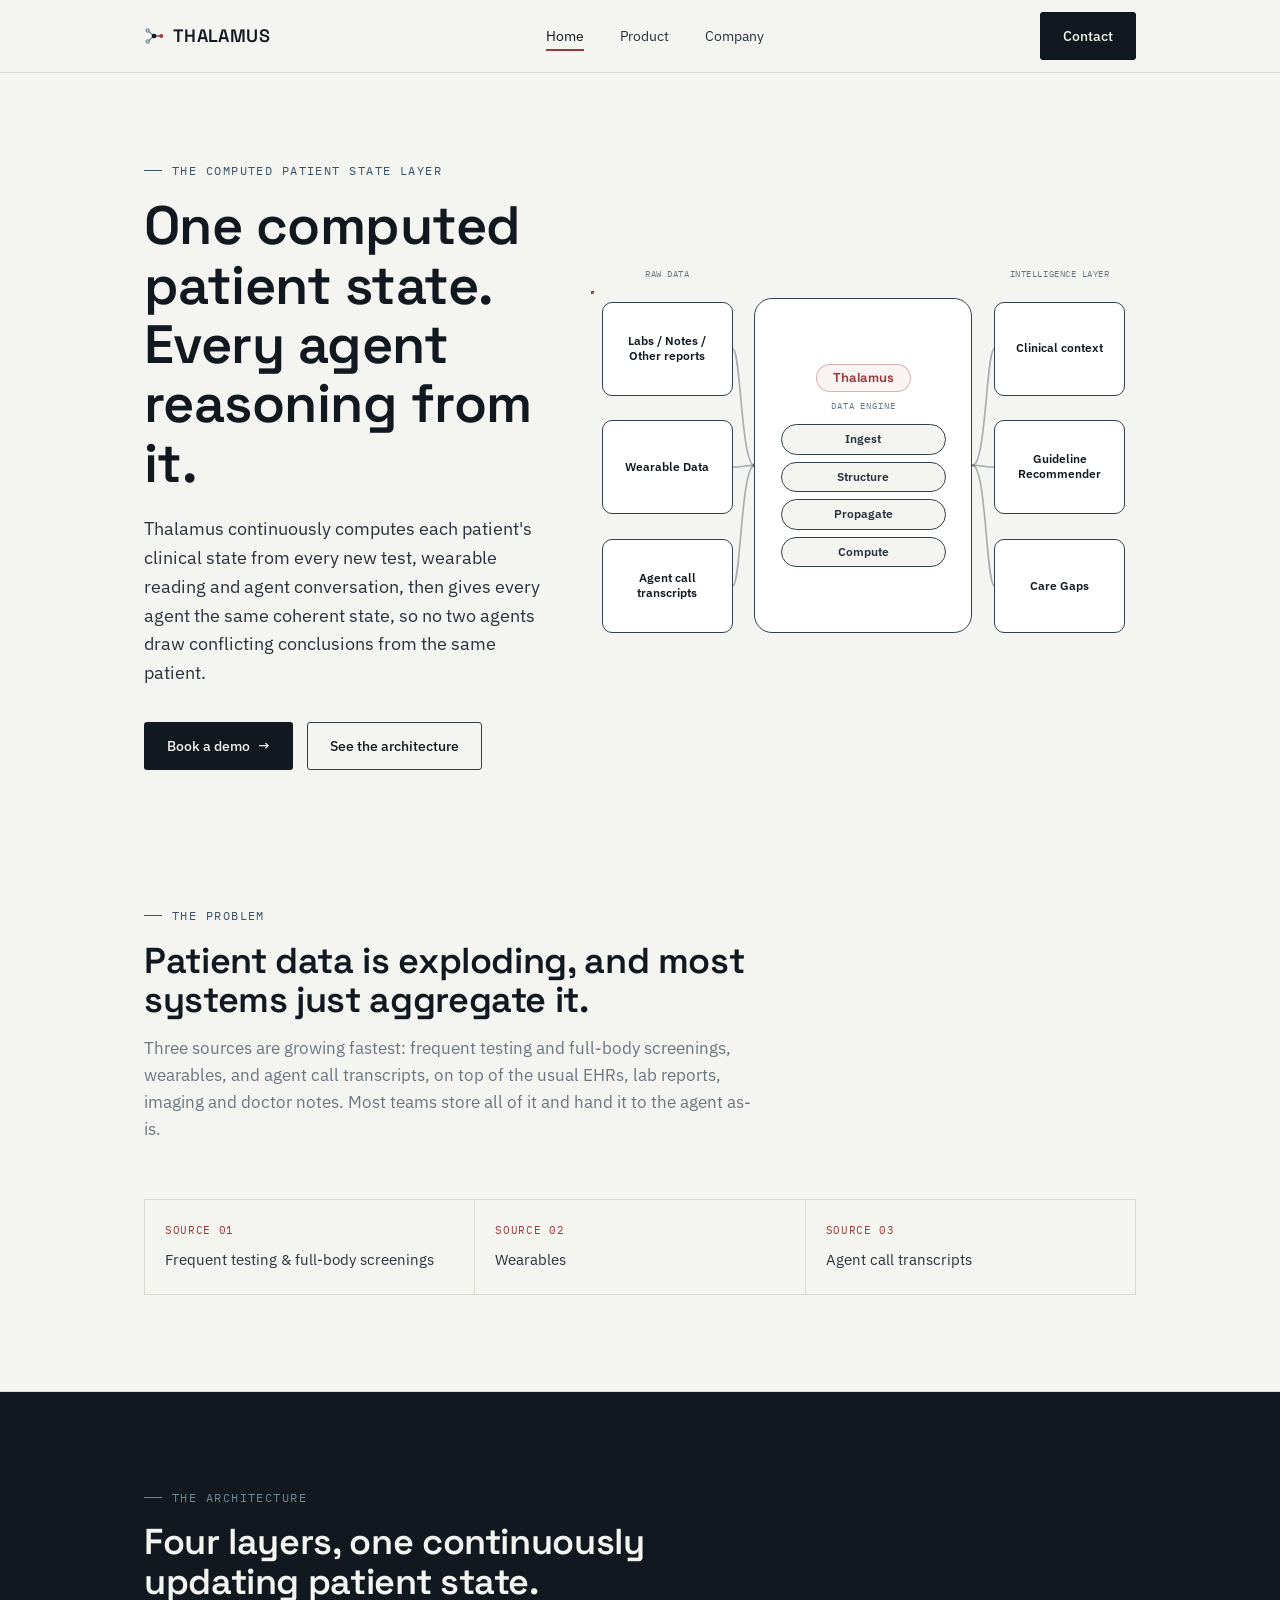
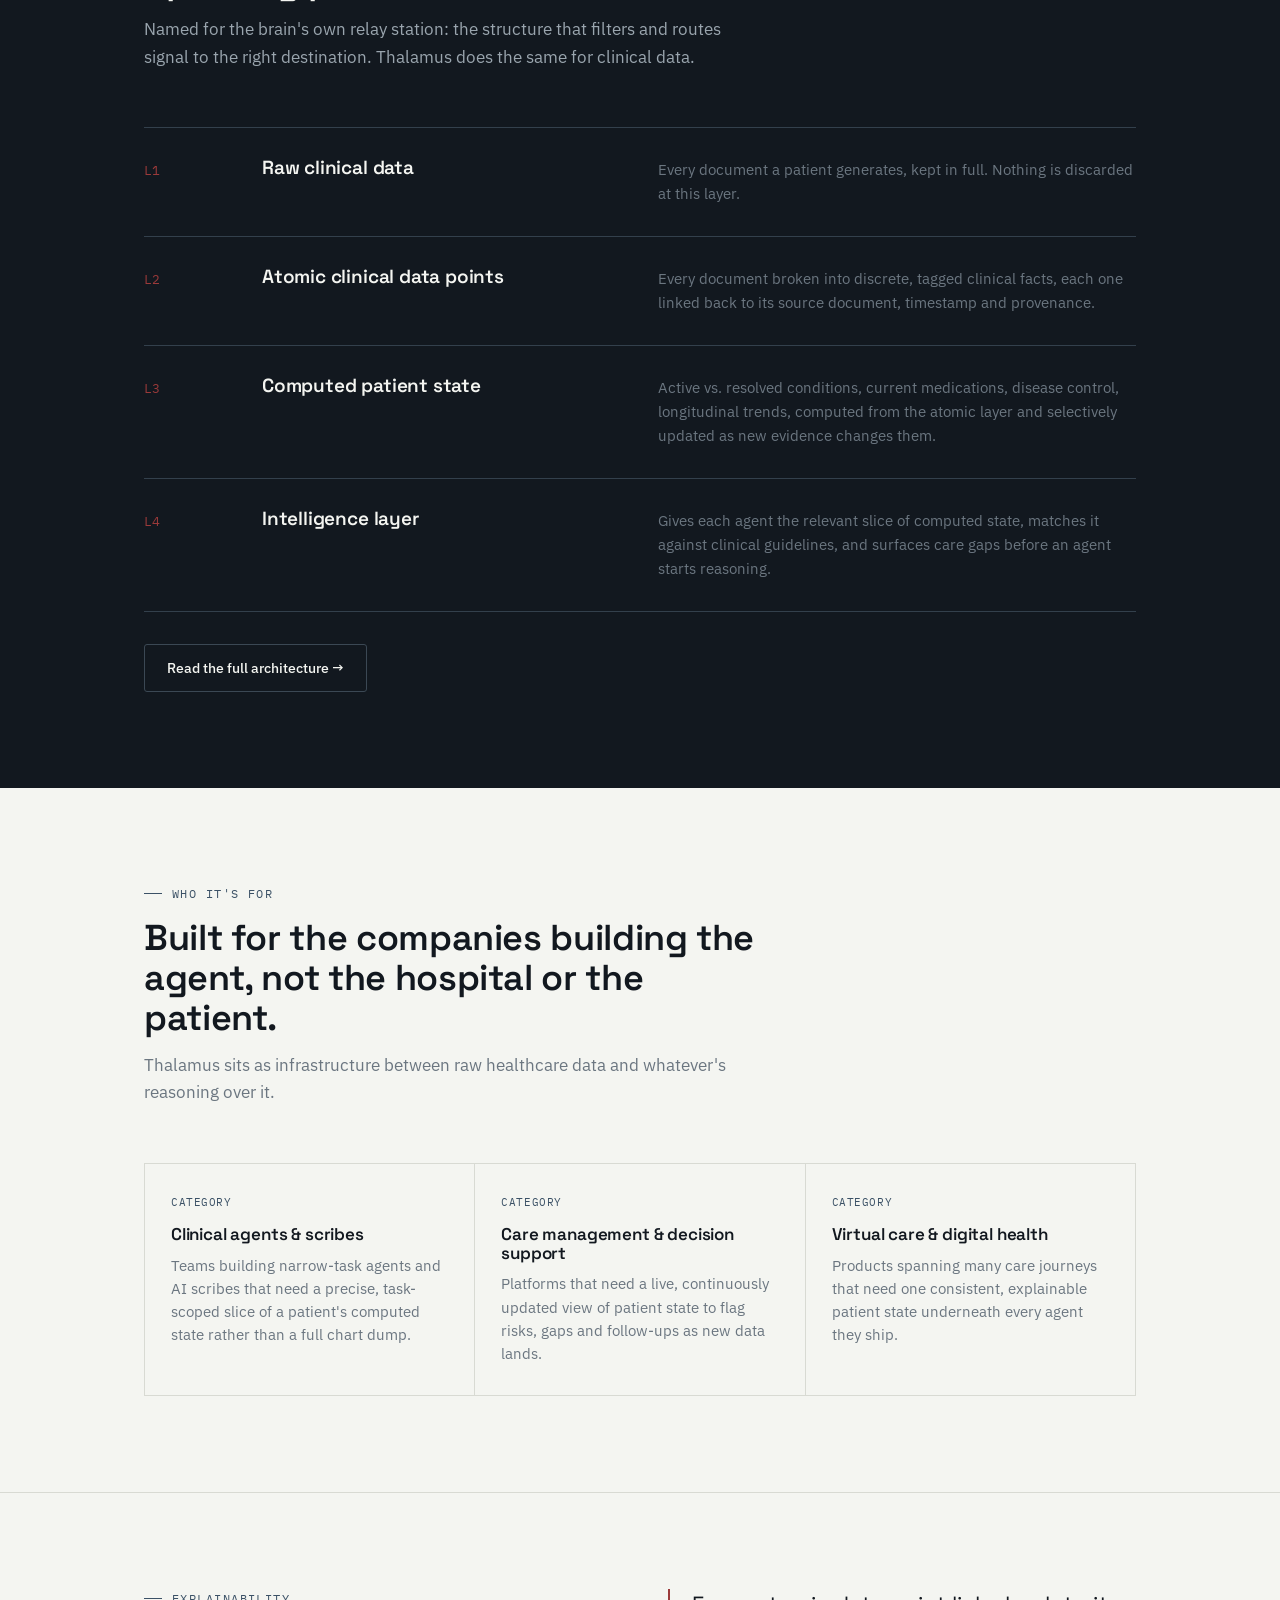
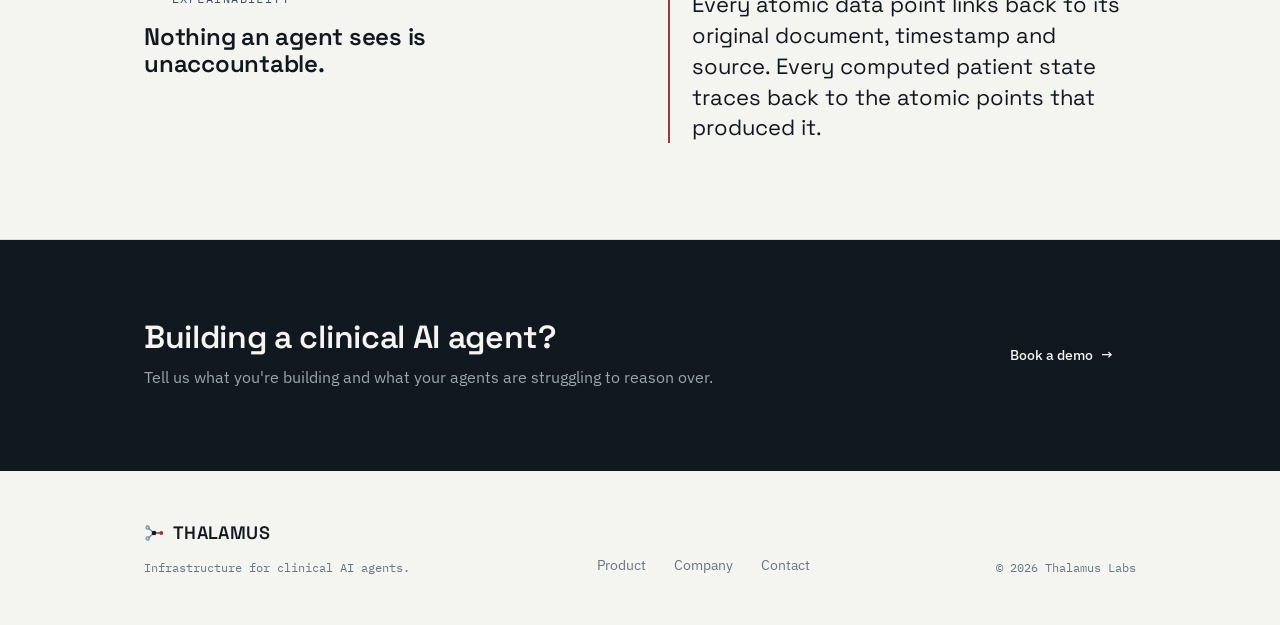
==== commit c21d310d: "Update index.html" ====
--- a/index.html
+++ b/index.html
@@ -43,8 +43,8 @@
 
     <div class="engine2-scroll">
     <div class="engine2">
-      <div class="eng2-caption" style="left:2%;width:24%;top:-7%;text-align:left;">Raw data</div>
-      <div class="eng2-caption" style="left:74%;width:24%;top:-7%;text-align:right;">Intelligence layer</div>
+      <div class="eng2-caption" style="left:2%;width:24%;top:-7%;text-align:center;">Raw data</div>
+      <div class="eng2-caption" style="left:74%;width:24%;top:-7%;text-align:center;">Intelligence layer</div>
 
       <svg viewBox="0 0 1000 640" style="position:absolute;inset:0;width:100%;height:100%">
         <path class="eng2-line" d="M260,105.6 C275,105.6 275,320 300,320 L700,320 C725,320 725,105.6 740,105.6"></path>
--- a/styles.css
+++ b/styles.css
@@ -203,8 +203,8 @@
 }
 .hero-grid{
   display: grid;
-  grid-template-columns: 1.1fr 0.9fr;
-  gap: 56px;
+  grid-template-columns: 0.85fr 1.15fr;
+  gap: 44px;
   align-items: center;
 }
 .hero h1{
@@ -295,7 +295,7 @@
 .engine2{
   position: relative;
   width: 100%;
-  max-width: 620px;
+  max-width: 740px;
   aspect-ratio: 1000/640;
 }
 .eng2-line{ fill: none; stroke: var(--line-dark); stroke-width: 3; opacity: 0.4; }
@@ -624,7 +624,7 @@
 
 @media (max-width: 900px){
   .engine2-scroll{ overflow-x: auto; padding-bottom: 4px; }
-  .engine2{ min-width: 620px; max-width: 620px; }
+  .engine2{ min-width: 740px; max-width: 740px; }
   .hero-grid{ grid-template-columns: 1fr; }
   .two-col{ grid-template-columns: 1fr; gap: 36px; }
   .card-grid{ grid-template-columns: 1fr; }
